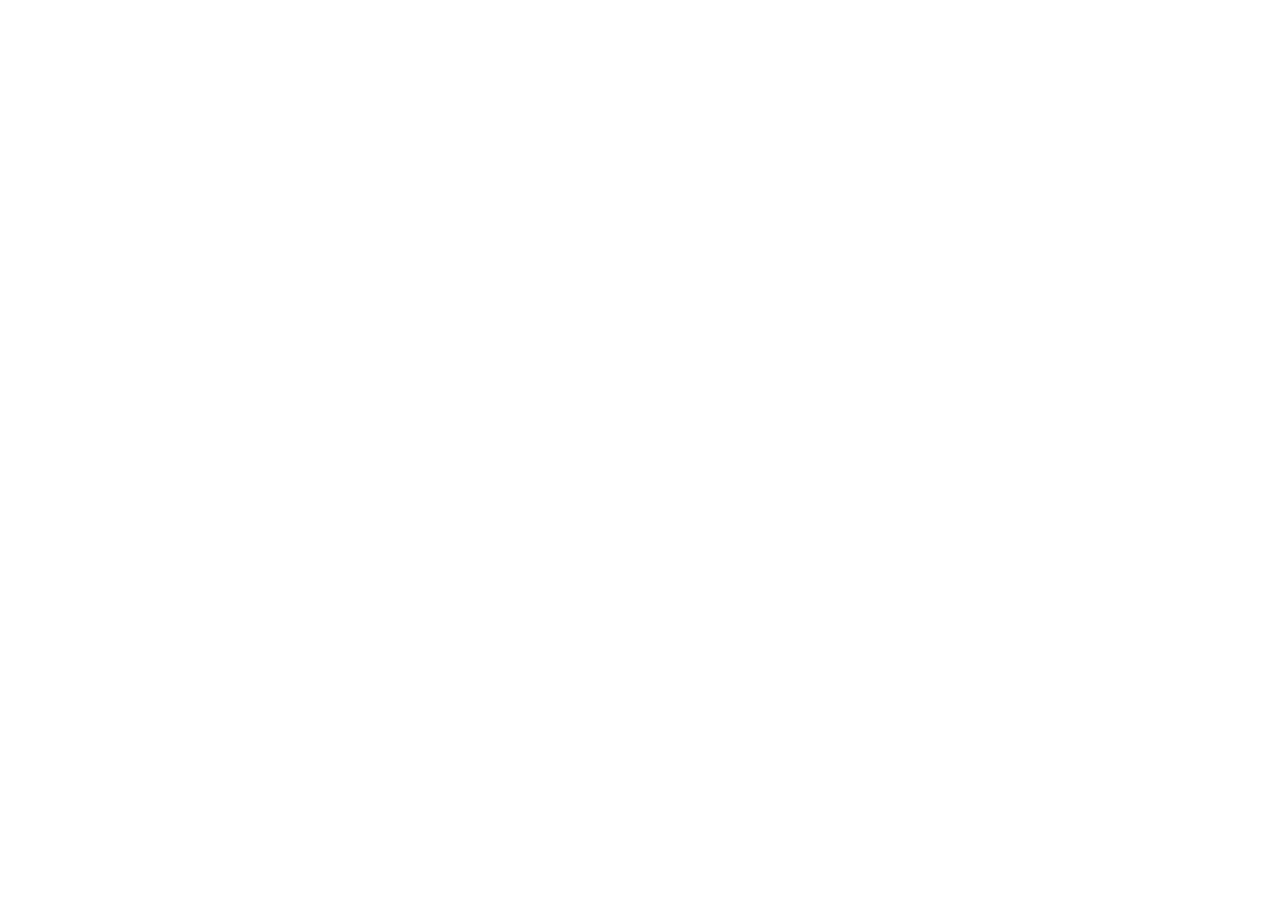
==== Abhinandan ( Capt .)/index.html @ a5fa68f1 "added new folder" ====
<!DOCTYPE html>
<html lang="en">
<head>
    <meta charset="UTF-8">
    <meta name="viewport" content="width=device-width, initial-scale=1.0">
    <title>Abhinandan</title>
</head>
<body>
    
</body>
</html>
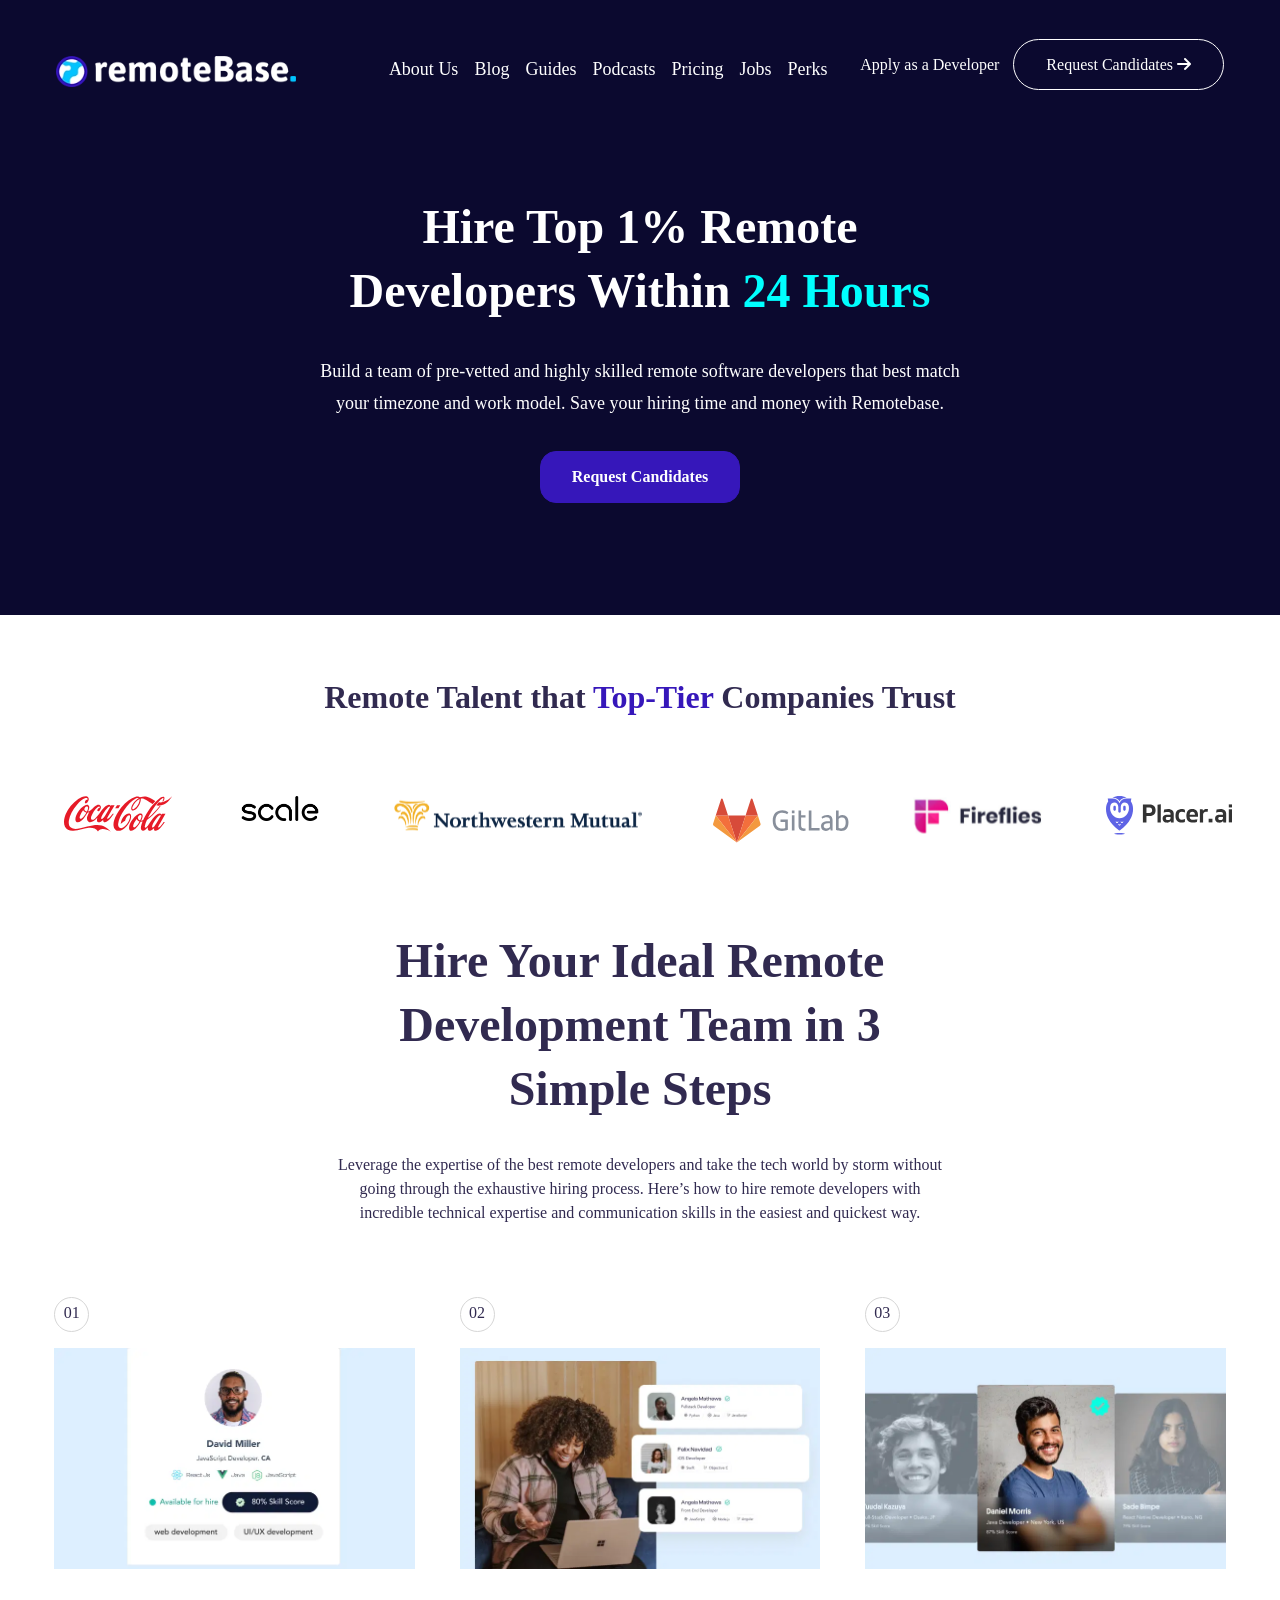
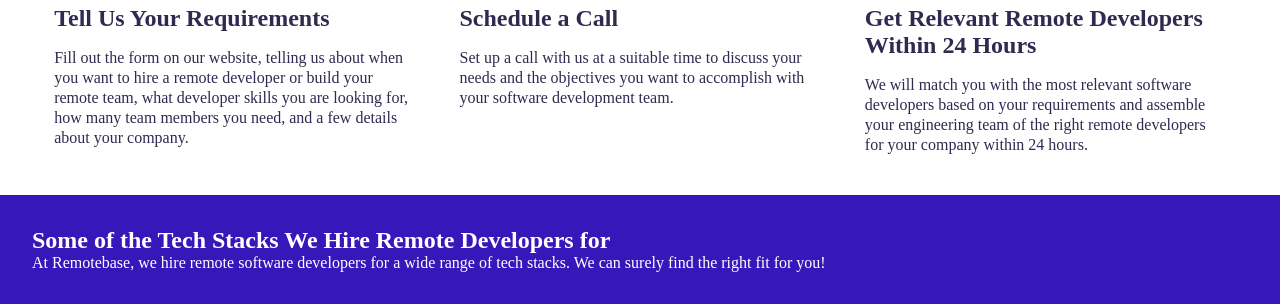
==== commit 54d77e0b: "added some work in my folder" ====
--- a/Abhinandan ( Capt .)/index.html
+++ b/Abhinandan ( Capt .)/index.html
@@ -1,11 +1,146 @@
 <!DOCTYPE html>
 <html lang="en">
+
 <head>
     <meta charset="UTF-8">
     <meta name="viewport" content="width=device-width, initial-scale=1.0">
-    <title>Abhinandan</title>
+    <link rel="stylesheet" href="https://cdnjs.cloudflare.com/ajax/libs/font-awesome/6.5.1/css/all.min.css"
+        integrity="sha512-DTOQO9RWCH3ppGqcWaEA1BIZOC6xxalwEsw9c2QQeAIftl+Vegovlnee1c9QX4TctnWMn13TZye+giMm8e2LwA=="
+        crossorigin="anonymous" referrerpolicy="no-referrer" />
+        <link rel="stylesheet" href="https://fonts.googleapis.com/css2?family=Roboto:wght@100;300;400;500;700;900&display=swap">
+        <link rel="stylesheet" href="https://fonts.googleapis.com/css2?family=Open+Sans:wght@300;400;500;600;700;800&display=swap">
+    <link rel="stylesheet" href="./style.css">
+    <title>Home Page</title>
 </head>
+
 <body>
-    
+    <div id="wrapper">
+        <section class="hero">
+            <nav>
+                <a href="">
+                    <img src="./assets/asset 0.webp" alt="" class="logo">
+                </a>
+                <ul>
+                    <li><a href="">About Us</a></li>
+                    <li><a href="">Blog</a></li>
+                    <li><a href="">Guides</a></li>
+                    <li><a href="">Podcasts</a></li>
+                    <li><a href="">Pricing</a></li>
+                    <li><a href="">Jobs</a></li>
+                    <li><a href="">Perks</a></li>
+                </ul>
+                <div class="nav-btn">
+                    <a href="">Apply as a Developer</a>
+                    <a href="" class="nav-request-btn">Request Candidates <i class="fa-solid fa-arrow-right"></i></a>
+                </div>
+            </nav>
+            <div class="hero-header">
+                <div class="main-header">
+                    <div class="heading">
+                        <h1>Hire Top 1% Remote </h1>
+                        <h1>Developers Within <span>24 Hours</span></h1>
+                    </div>
+                    <div class="paragraph">
+                        <p>Build a team of pre-vetted and highly skilled remote software developers that best match your
+                            timezone and work model. Save your hiring time and money with Remotebase.</p>
+                    </div>
+                   <div class="request-btn">
+                      <a href="">Request Candidates</a>
+                   </div>
+                </div>
+            </div>
+        </section>
+
+        <section class="developer-intro">
+
+        </section>
+
+        <section class="remote-talent">
+
+             <div class="remote-talent-header">
+                 <h2>Remote Talent that <span>Top-Tier</span> Companies Trust</h2>
+                 <div>
+                    <ul  class="talenet-header-logos">
+                        <li><img src="./assets/asset 10.svg" alt=""></li>
+                        <li><img src="./assets/asset 11.svg" alt=""></li>
+                        <li><img src="./assets/asset 12.svg" alt=""></li>
+                        <li><img src="./assets/asset 13.svg" alt=""></li>
+                        <li><img src="./assets/asset 14.svg" alt=""></li>
+                        <li><img src="./assets/asset 15.svg" alt=""></li>
+                        <li><img src="./assets/asset 16.svg" alt=""></li>
+                        <li><img src="./assets/asset 17.svg" alt=""></li>
+                        <li><img src="./assets/asset 18.svg" alt=""></li>
+                        <li><img src="./assets/asset 19.svg" alt=""></li>
+                        <li><img src="./assets/asset 20.svg" alt=""></li>
+                    </ul>
+                 </div>
+             </div>
+
+             <div class="remote-talent-main">
+                 <h1>Hire Your Ideal Remote Development Team in 3 Simple Steps</h1>
+                 <p>Leverage the expertise of the best remote developers and take the tech world by storm without going through the exhaustive hiring process. Here’s how to hire remote developers with incredible technical expertise and communication skills in the easiest and quickest way.</p>
+             </div>
+
+             <div class="remote-talent-member">
+               <div class="talented-members">
+                   <div class="member">
+                      <div class="member-no">
+                        <li>01</li>
+                      </div>
+                      <div class="member-image">
+                        <img src="./assets/asset 21.webp" alt="">
+                      </div>
+                      <div class="member-work">
+                        <h2>Tell Us Your Requirements</h2>
+                        <p>Fill out the form on our website, telling us about when you want to hire a remote developer or build your remote team, what developer skills you are looking for, how many team members you need, and a few details about your company.</p>
+                      </div>
+                   </div>
+                   <div class="member">
+                      <div class="member-no">
+                        <li>02</li>
+                      </div>
+                      <div class="member-image">
+                        <img src="./assets/asset 22.webp" alt="">
+                      </div>
+                      <div class="member-work">
+                        <h2>Schedule a Call</h2>
+                        <p>Set up a call with us at a suitable time to discuss your needs and the objectives you want to accomplish with your software development team.</p>
+                      </div>
+                   </div>
+                   <div class="member">
+                      <div class="member-no">
+                        <li>03</li>
+                      </div>
+                      <div class="member-image">
+                        <img src="./assets/asset 23.webp" alt="">
+                      </div>
+                      <div class="member-work">
+                        <h2>Get Relevant Remote Developers Within 24 Hours</h2>
+                        <p>We will match you with the most relevant software developers based on your requirements and assemble your engineering team of the right remote developers for your company within 24 hours.</p>
+                      </div>
+                   </div>
+               </div>
+             </div>
+        </section>
+
+        <section class="tech-stack">
+           <div class="tech-stack-header">
+               <div class="tech-stack-left">
+                <h2>Some of the Tech Stacks We Hire Remote Developers for</h2>
+               </div>
+               <div class="tech-stack-right">
+                <p>At Remotebase, we hire remote software developers for a wide range of tech stacks. We can surely find the right fit for you!</p>
+               </div>
+           </div>
+
+           <div class="tech-stack-logos">
+              
+           </div>
+        </section>
+
+
+
+    </div>
 </body>
+
 </html>
--- a/Abhinandan ( Capt .)/style.css
+++ b/Abhinandan ( Capt .)/style.css
@@ -0,0 +1,198 @@
+*{
+    margin: 0;
+    padding: 0;
+    box-sizing: border-box;
+}
+ul{
+    list-style: none
+}
+a{
+    text-decoration: none;
+    color: #fff;
+}
+.hero{
+    background-color: #0b092f;
+    color: #fff;
+    padding: 2rem 2rem;
+}
+.hero nav{
+    display: flex;
+    justify-content: space-between;
+    padding: 1.5rem;
+}
+.logo{
+    margin-top: auto;
+    margin-bottom: auto;
+    width: 80%;
+}
+
+.hero nav ul{
+    display: flex;
+    padding: .2rem;
+}
+.hero nav ul li{
+    font-size: 18px;
+}
+.hero nav ul li a{
+    padding:.5rem ;
+    margin-top: auto;
+    margin-bottom: auto;
+}
+.nav-request-btn {
+    margin-left: 10px;
+ padding: 1rem 2rem;
+border: 1px solid;
+width: 30%;
+border-radius: 2rem;
+}
+.nav-request-btn:hover{
+  background-color: #fff;
+  color: black;
+  transition: .3s ease;
+}
+.hero-header{
+    width: 55%;
+    margin-left: auto;
+    margin-right: auto;
+    margin-top: 5rem;
+    margin-bottom: 5rem;
+    
+}
+.heading{
+    font-size: 2rem;
+    text-align: center;
+    line-height: 4rem;
+}
+.heading span{
+    color: aqua;
+}
+.hero-header p {
+    text-align: center;
+    margin-top: 2rem;
+    margin-bottom: 2rem;
+    font-size: 18px;
+    line-height: 2rem;
+}
+.request-btn {
+    text-align: center;
+    
+}
+.request-btn a{
+ font-weight: bold;
+ display:inline-block;
+padding: 1rem 1.5rem;
+border: 1px solid;
+width: 30%;
+border-radius: 1rem;
+margin: 0 auto;
+background-color:  #3617ba;
+border:1px solid #3617ba;
+}
+
+
+/* ::::::::::::::::::::::::::::::::::  remote-talent  ::::::::::::::::::::::::::::::::::::::::  */
+
+.remote-talent{
+    padding: 2rem 2rem;
+}
+.remote-talent-header{
+    text-align: center;
+}
+.talenet-header-logos{
+    display: flex;
+    margin-top: 3rem;
+    margin-bottom: 3rem;
+    overflow: hidden;
+
+}
+.talenet-header-logos li{
+  animation: talenet-header-logos 20s infinite linear ;
+  padding: 2rem;
+  
+}
+.remote-talent-header h2{
+    margin-top: 2rem;
+    margin-bottom: 2rem;
+    font-size: 2rem;
+    color: #312a50;
+}
+.remote-talent-header h2 span{
+     color: #3617ba;
+}
+
+/* @keyframes talenet-header-logos{
+  from{
+    transform: translate(0%);
+  }
+  to{
+    transform: translate(-50%);
+  }  
+} */
+
+
+.remote-talent-main {
+    text-align: center;
+    margin-top: 2rem;
+    margin-bottom: 2rem;
+}
+.remote-talent-main h1{
+    width: 50%;
+    font-size: 3rem;
+    margin-top: 2rem;
+    margin-bottom: 2rem;
+    color: #312a50;
+    margin-left: auto;
+    margin-right: auto;
+    line-height: 4rem;
+}
+.remote-talent-main p{
+    width: 50%;
+    margin-left: auto;
+    margin-right: auto;
+    line-height: 1.5rem;
+    color: #312a50;
+}
+.talented-members{
+    display: flex;
+}
+.member{
+    width: 31%;
+    padding: .5rem;
+    margin-left: auto;
+    margin-right: auto;
+}
+.member-no{
+    width: 35px;
+    height: 35px;
+    border: 1px solid #d6d6d6;
+    color: #312a50;
+    border-radius: 50%;
+    margin-top: 2rem;
+    margin-bottom: 1rem;
+}
+.member-no li{
+    text-align: center;
+    margin-top: .35rem;
+    list-style: none;
+}
+.member-image img{
+    width: 100%;
+    margin-bottom: 2rem;
+
+}
+.member-work h2 {
+  margin-bottom: 1rem;
+  color: #312a50;
+}
+.member-work p{
+    line-height: 1.25rem;
+    color: #312a50;
+}
+
+/* ::::::::::::::::::::::::::::::::::  tech-stack  ::::::::::::::::::::::::::::::::::::::::  */
+
+.tech-stack{
+    color: #fff;
+    padding: 2rem 2rem;
+    background: #3617ba;
+}
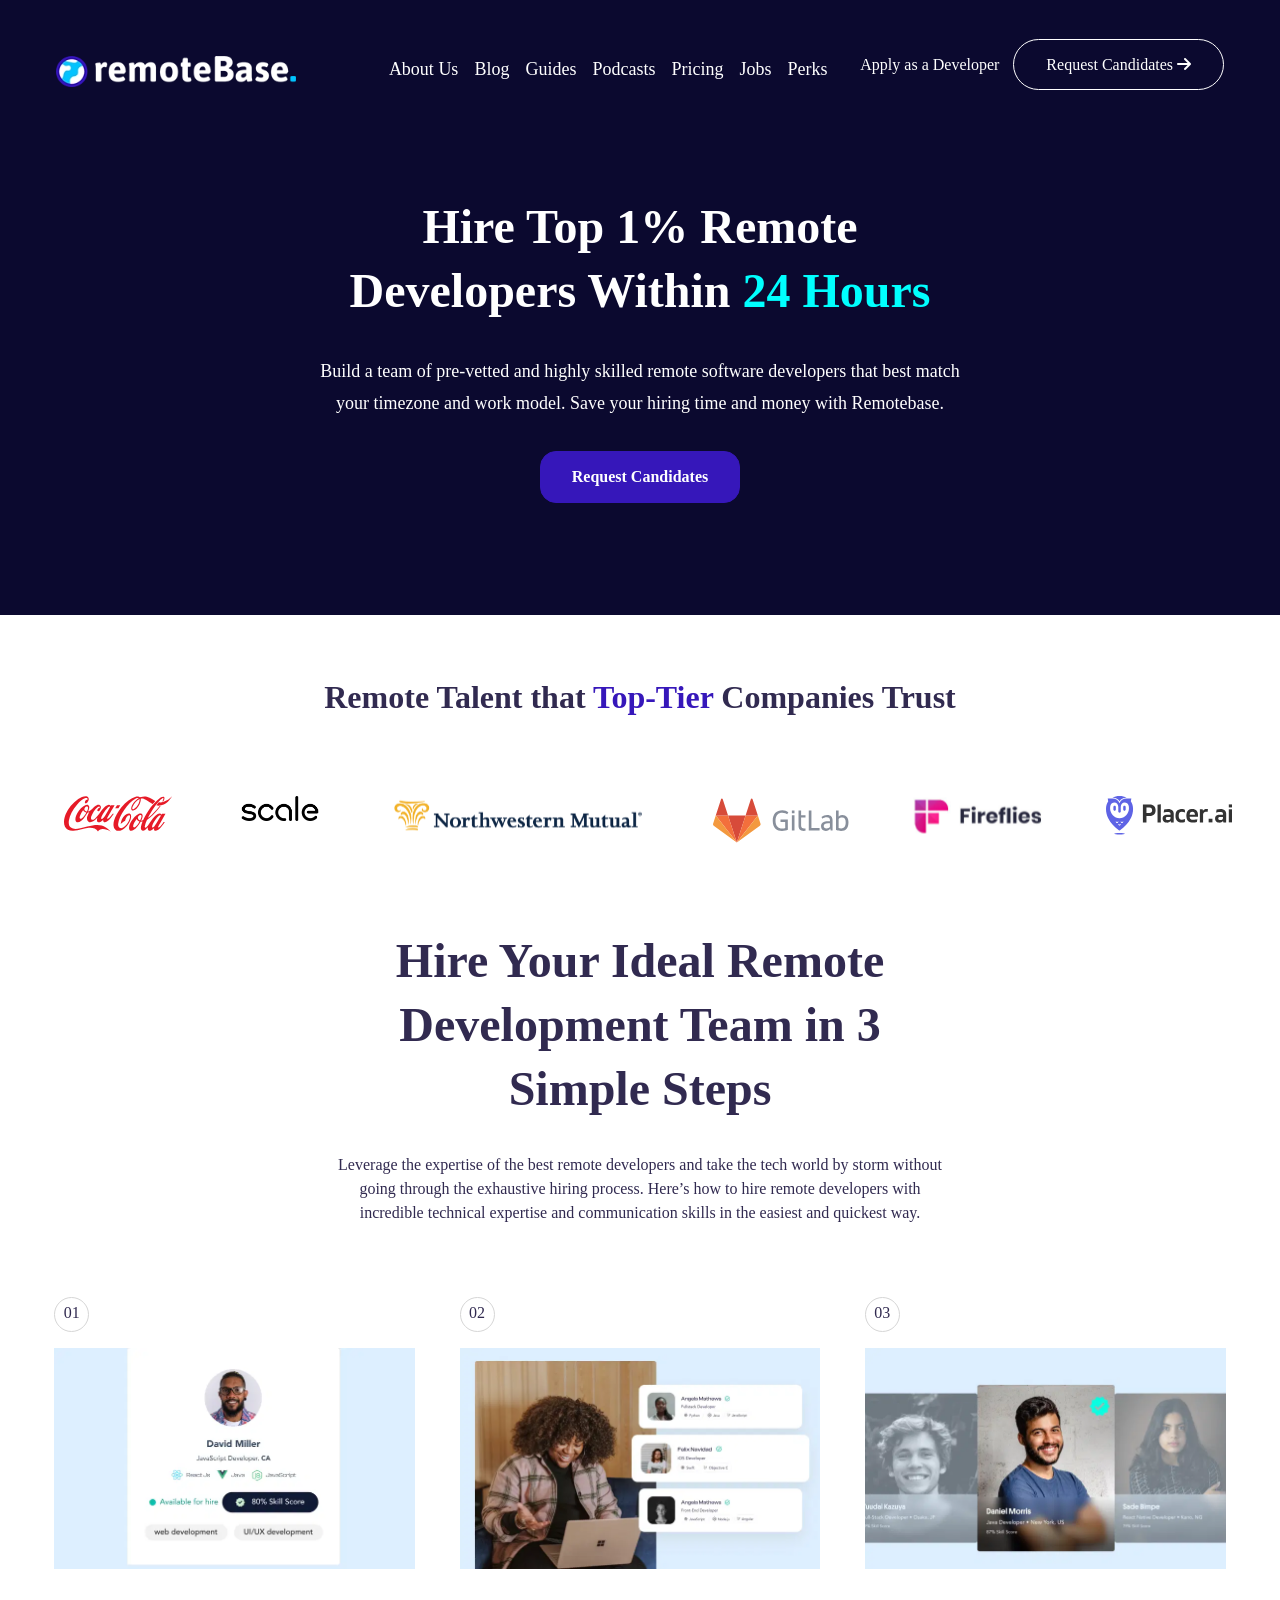
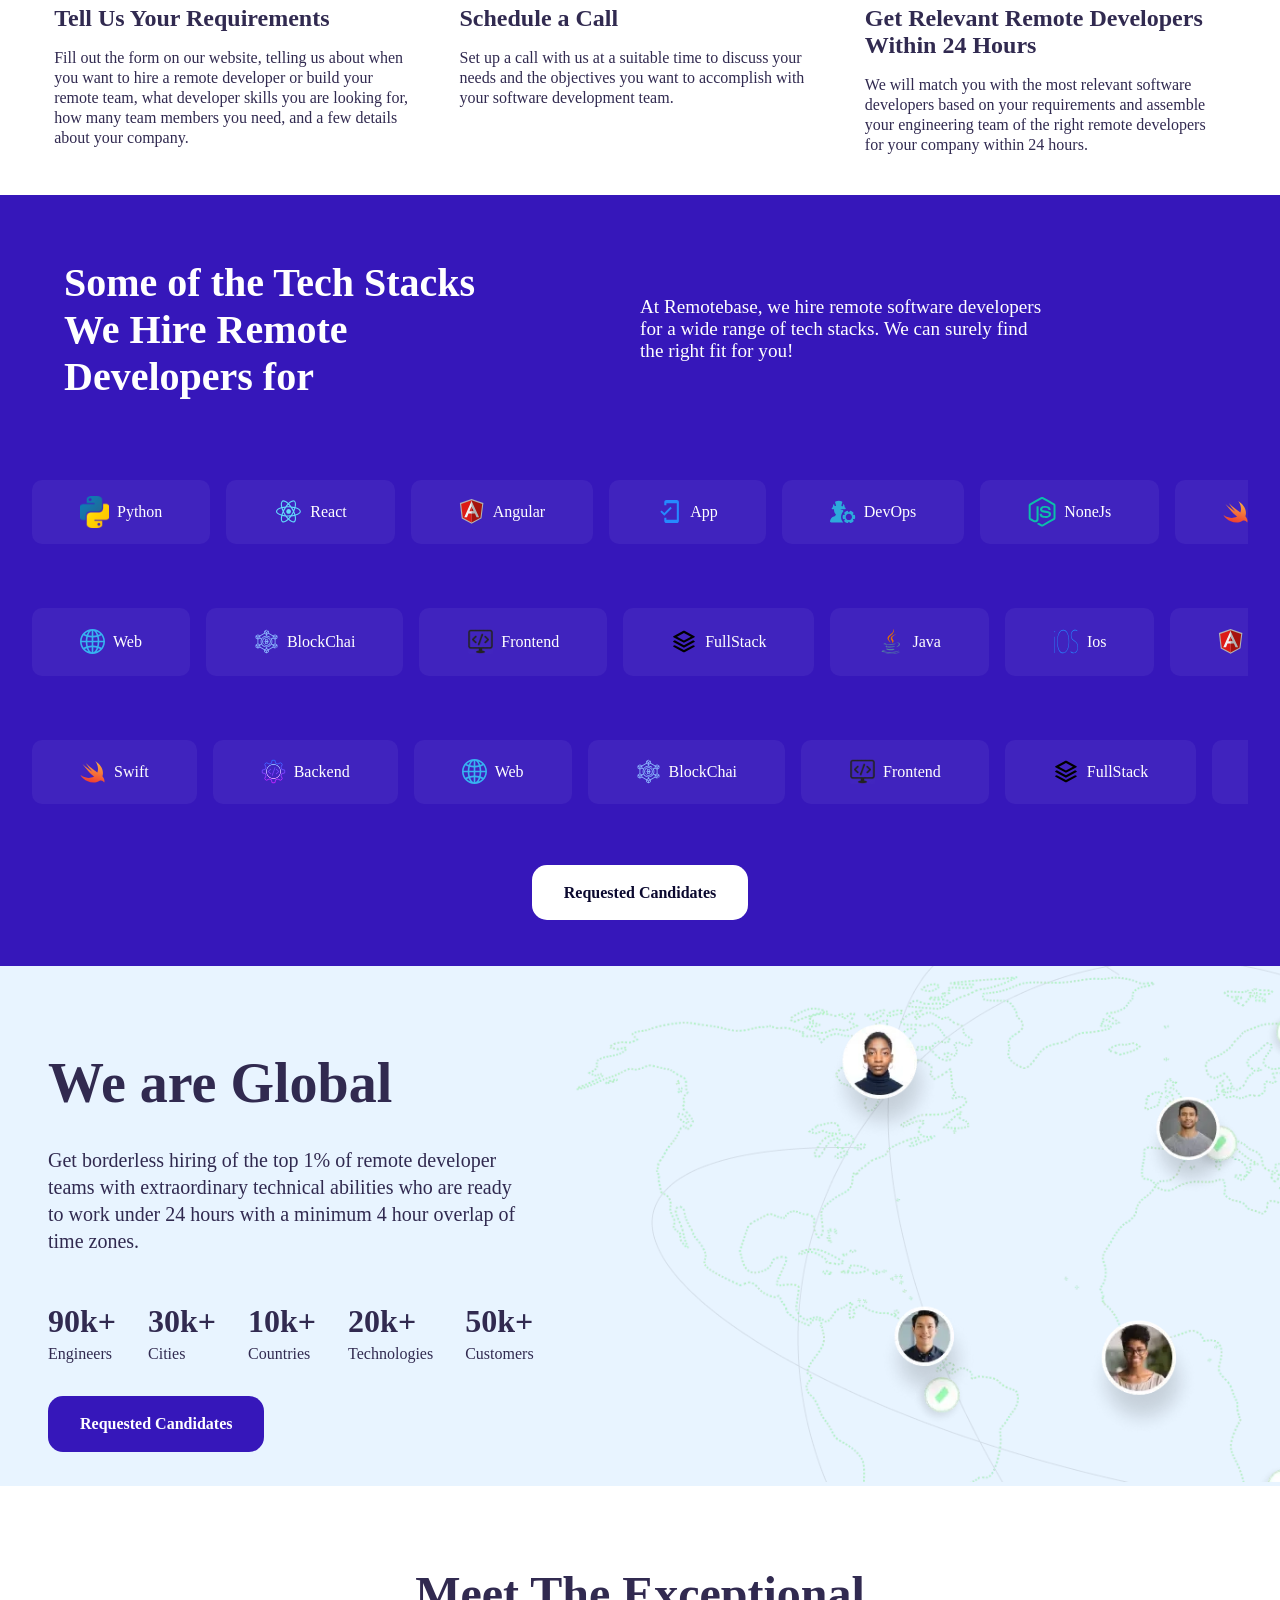
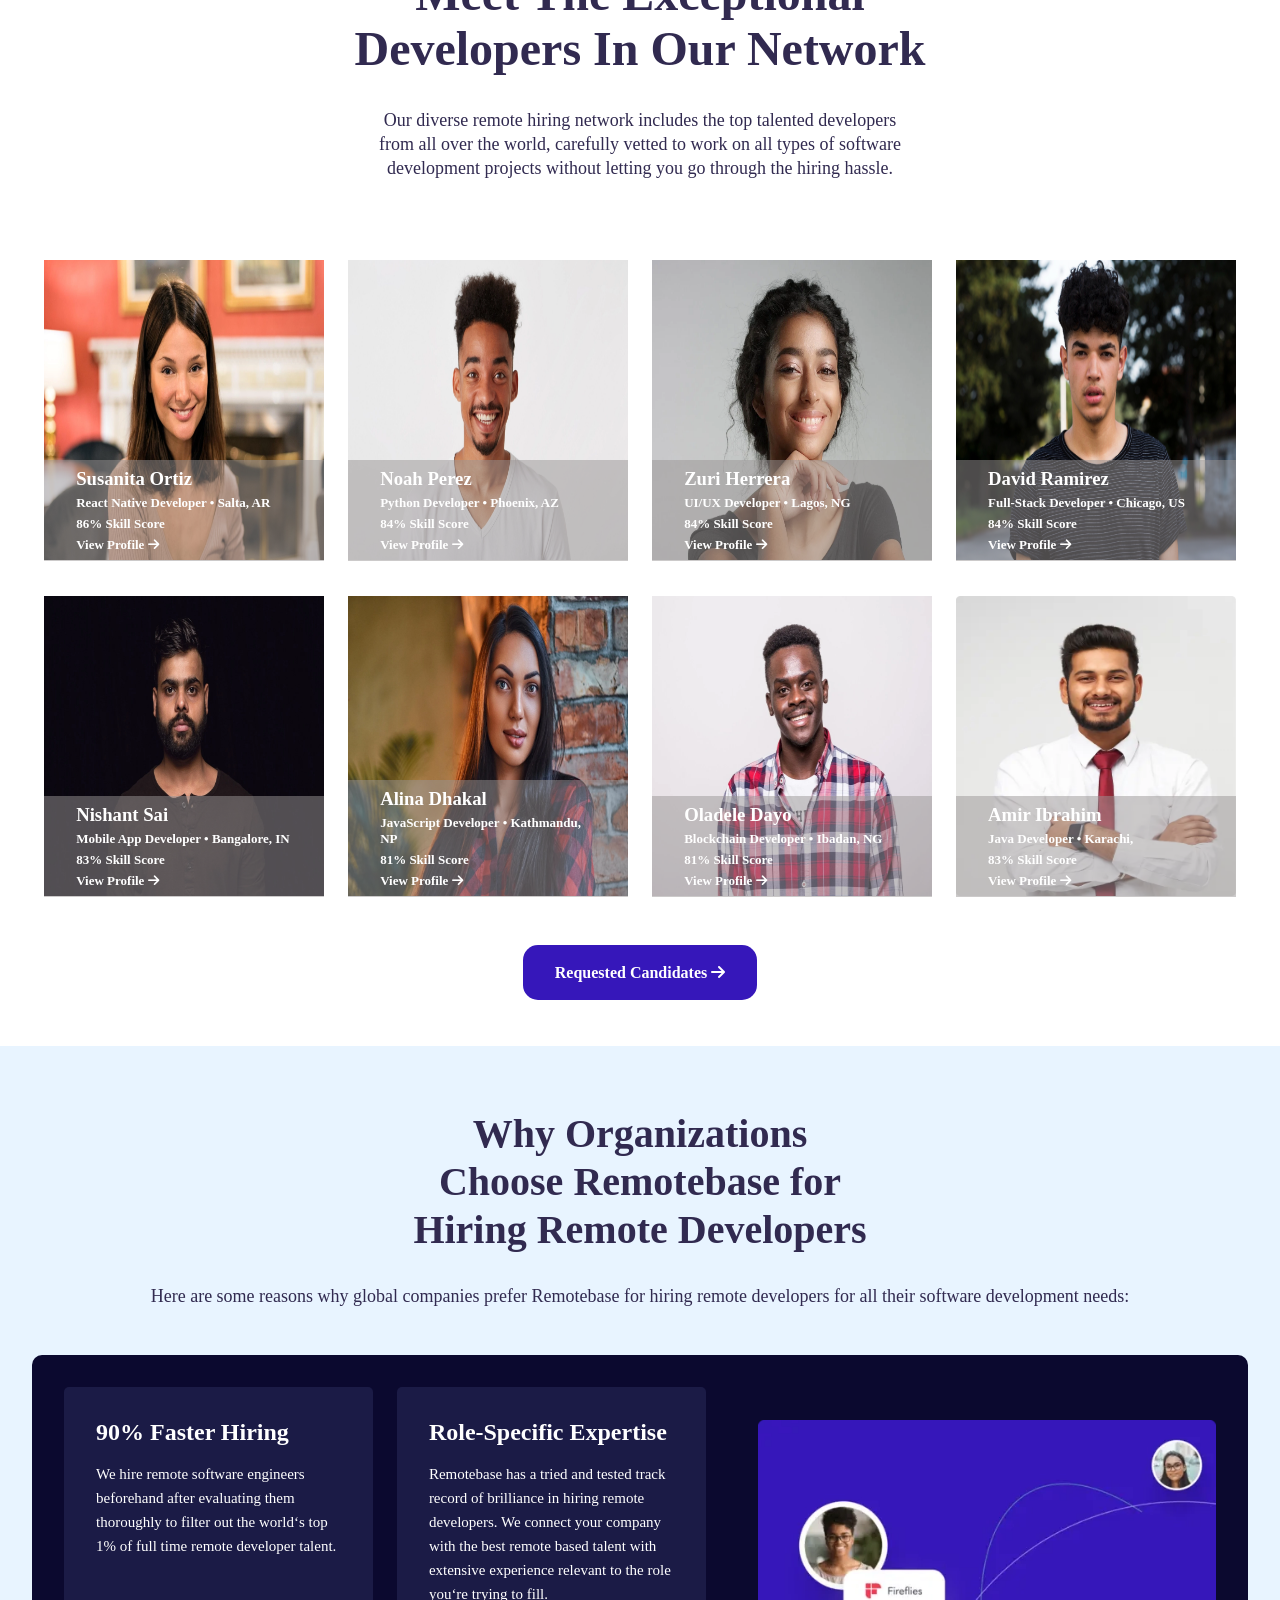
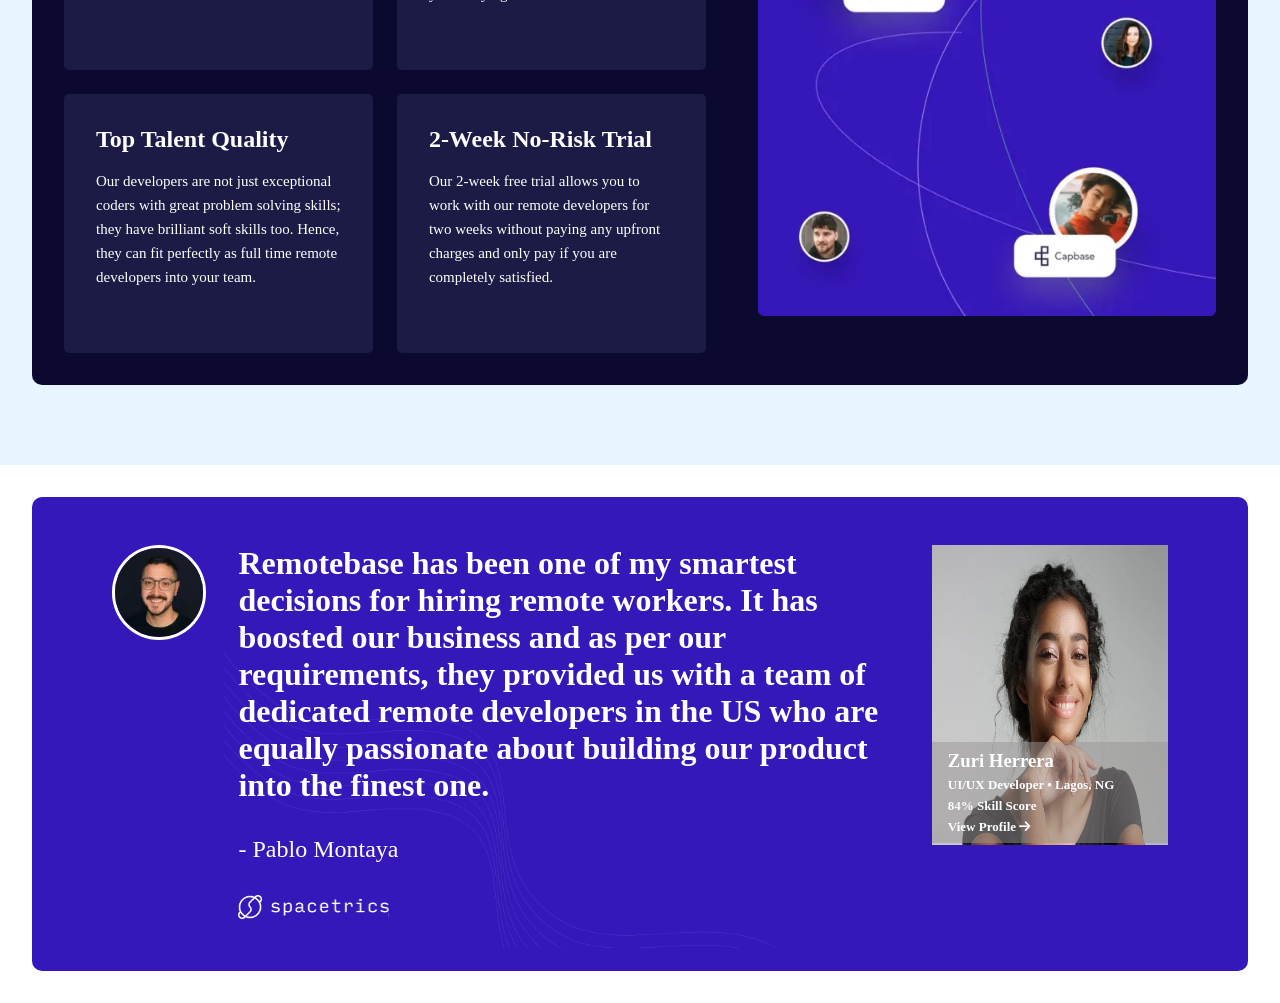
==== commit 5296c0eb: "added work till testimonial section" ====
--- a/Abhinandan ( Capt .)/index.html
+++ b/Abhinandan ( Capt .)/index.html
@@ -7,8 +7,10 @@
     <link rel="stylesheet" href="https://cdnjs.cloudflare.com/ajax/libs/font-awesome/6.5.1/css/all.min.css"
         integrity="sha512-DTOQO9RWCH3ppGqcWaEA1BIZOC6xxalwEsw9c2QQeAIftl+Vegovlnee1c9QX4TctnWMn13TZye+giMm8e2LwA=="
         crossorigin="anonymous" referrerpolicy="no-referrer" />
-        <link rel="stylesheet" href="https://fonts.googleapis.com/css2?family=Roboto:wght@100;300;400;500;700;900&display=swap">
-        <link rel="stylesheet" href="https://fonts.googleapis.com/css2?family=Open+Sans:wght@300;400;500;600;700;800&display=swap">
+    <link rel="stylesheet"
+        href="https://fonts.googleapis.com/css2?family=Roboto:wght@100;300;400;500;700;900&display=swap">
+    <link rel="stylesheet"
+        href="https://fonts.googleapis.com/css2?family=Open+Sans:wght@300;400;500;600;700;800&display=swap">
     <link rel="stylesheet" href="./style.css">
     <title>Home Page</title>
 </head>
@@ -44,9 +46,9 @@
                         <p>Build a team of pre-vetted and highly skilled remote software developers that best match your
                             timezone and work model. Save your hiring time and money with Remotebase.</p>
                     </div>
-                   <div class="request-btn">
-                      <a href="">Request Candidates</a>
-                   </div>
+                    <div class="request-btn">
+                        <a href="">Request Candidates</a>
+                    </div>
                 </div>
             </div>
         </section>
@@ -57,10 +59,10 @@
 
         <section class="remote-talent">
 
-             <div class="remote-talent-header">
-                 <h2>Remote Talent that <span>Top-Tier</span> Companies Trust</h2>
-                 <div>
-                    <ul  class="talenet-header-logos">
+            <div class="remote-talent-header">
+                <h2>Remote Talent that <span>Top-Tier</span> Companies Trust</h2>
+                <div>
+                    <ul class="talenet-header-logos">
                         <li><img src="./assets/asset 10.svg" alt=""></li>
                         <li><img src="./assets/asset 11.svg" alt=""></li>
                         <li><img src="./assets/asset 12.svg" alt=""></li>
@@ -73,71 +75,359 @@
                         <li><img src="./assets/asset 19.svg" alt=""></li>
                         <li><img src="./assets/asset 20.svg" alt=""></li>
                     </ul>
-                 </div>
-             </div>
-
-             <div class="remote-talent-main">
-                 <h1>Hire Your Ideal Remote Development Team in 3 Simple Steps</h1>
-                 <p>Leverage the expertise of the best remote developers and take the tech world by storm without going through the exhaustive hiring process. Here’s how to hire remote developers with incredible technical expertise and communication skills in the easiest and quickest way.</p>
-             </div>
-
-             <div class="remote-talent-member">
-               <div class="talented-members">
-                   <div class="member">
-                      <div class="member-no">
-                        <li>01</li>
-                      </div>
-                      <div class="member-image">
-                        <img src="./assets/asset 21.webp" alt="">
-                      </div>
-                      <div class="member-work">
-                        <h2>Tell Us Your Requirements</h2>
-                        <p>Fill out the form on our website, telling us about when you want to hire a remote developer or build your remote team, what developer skills you are looking for, how many team members you need, and a few details about your company.</p>
-                      </div>
+                </div>
+            </div>
+
+            <div class="remote-talent-main">
+                <h1>Hire Your Ideal Remote Development Team in 3 Simple Steps</h1>
+                <p>Leverage the expertise of the best remote developers and take the tech world by storm without going
+                    through the exhaustive hiring process. Here’s how to hire remote developers with incredible
+                    technical expertise and communication skills in the easiest and quickest way.</p>
+            </div>
+
+            <div class="remote-talent-member">
+                <div class="talented-members">
+                    <div class="member">
+                        <div class="member-no">
+                            <li>01</li>
+                        </div>
+                        <div class="member-image">
+                            <img src="./assets/asset 21.webp" alt="">
+                        </div>
+                        <div class="member-work">
+                            <h2>Tell Us Your Requirements</h2>
+                            <p>Fill out the form on our website, telling us about when you want to hire a remote
+                                developer or build your remote team, what developer skills you are looking for, how many
+                                team members you need, and a few details about your company.</p>
+                        </div>
+                    </div>
+                    <div class="member">
+                        <div class="member-no">
+                            <li>02</li>
+                        </div>
+                        <div class="member-image">
+                            <img src="./assets/asset 22.webp" alt="">
+                        </div>
+                        <div class="member-work">
+                            <h2>Schedule a Call</h2>
+                            <p>Set up a call with us at a suitable time to discuss your needs and the objectives you
+                                want to accomplish with your software development team.</p>
+                        </div>
+                    </div>
+                    <div class="member">
+                        <div class="member-no">
+                            <li>03</li>
+                        </div>
+                        <div class="member-image">
+                            <img src="./assets/asset 23.webp" alt="">
+                        </div>
+                        <div class="member-work">
+                            <h2>Get Relevant Remote Developers Within 24 Hours</h2>
+                            <p>We will match you with the most relevant software developers based on your requirements
+                                and assemble your engineering team of the right remote developers for your company
+                                within 24 hours.</p>
+                        </div>
+                    </div>
+                </div>
+            </div>
+        </section>
+
+        <section class="tech-stack">
+            <div class="tech-stack-header">
+                <div class="tech-stack-left">
+                    <h2>Some of the Tech Stacks We Hire Remote Developers for</h2>
+                </div>
+                <div class="tech-stack-right">
+                    <p>At Remotebase, we hire remote software developers for a wide range of tech stacks. We can surely
+                        find the right fit for you!</p>
+                </div>
+            </div>
+
+            <div class="tech-stack-logos">
+              
+                    <div class="tech-logo">
+                        <a href=""><img src="./assets/asset 30.svg" alt="">Python</a>
+                        <a href=""><img src="./assets/asset 31.svg" alt="">React</a>
+                        <a href=""><img src="./assets/asset 25.svg" alt="">Angular</a>
+                        <a href=""><img src="./assets/asset 33.svg" alt="">App</a>
+                        <a href=""><img src="./assets/asset 34.svg" alt="">DevOps</a>
+                        <a href=""><img src="./assets/asset 24.svg" alt="">NoneJs</a>
+                        <a href=""><img src="./assets/asset 26.svg" alt="">Swift</a>
+                        <a href=""><img src="./assets/asset 27.svg" alt="">Backend</a>
+                        <a href=""><img src="./assets/asset 28.svg" alt="">Web</a>
+                        <a href=""><img src="./assets/asset 36.svg" alt="">BlockChai</a>
+                        <a href=""><img src="./assets/asset 37.svg" alt="">Frontend</a>
+                        <a href=""><img src="./assets/asset 38.svg" alt="">FullStack</a>
+                        <a href=""><img src="./assets/asset 39.svg" alt="">Java</a>
+                        <a href=""><img src="./assets/asset 40.svg" alt="">Ios</a>
+                        <a href=""><img src="./assets/asset 44.svg" alt="">Php</a>
+                        
+                       
+                    </div>
+
+                    <div class="tech-logo">
+                        <a href=""><img src="./assets/asset 28.svg" alt="">Web</a>
+                        <a href=""><img src="./assets/asset 36.svg" alt="">BlockChai</a>
+                        <a href=""><img src="./assets/asset 37.svg" alt="">Frontend</a>
+                        <a href=""><img src="./assets/asset 38.svg" alt="">FullStack</a>
+                        <a href=""><img src="./assets/asset 39.svg" alt="">Java</a>
+                        <a href=""><img src="./assets/asset 40.svg" alt="">Ios</a>
+                        <a href=""><img src="./assets/asset 25.svg" alt="">Angular</a>
+                        <a href=""><img src="./assets/asset 26.svg" alt="">Swift</a>
+                        <a href=""><img src="./assets/asset 27.svg" alt="">Backend</a>
+                        <a href=""><img src="./assets/asset 30.svg" alt="">Python</a>
+                        <a href=""><img src="./assets/asset 31.svg" alt="">React</a>
+                        <a href=""><img src="./assets/asset 42.svg" alt="">React Native</a>
+                        <a href=""><img src="./assets/asset 33.svg" alt="">App</a>
+                        <a href=""><img src="./assets/asset 34.svg" alt="">DevOps</a>
+                        <a href=""><img src="./assets/asset 24.svg" alt="">NoneJs</a>
+                        
+                    </div>
+
+                     <div class="tech-logo">
+                    <a href=""><img src="./assets/asset 26.svg" alt="">Swift</a>
+                    <a href=""><img src="./assets/asset 27.svg" alt="">Backend</a>
+                    <a href=""><img src="./assets/asset 28.svg" alt="">Web</a>
+                    <a href=""><img src="./assets/asset 36.svg" alt="">BlockChai</a>
+                    <a href=""><img src="./assets/asset 37.svg" alt="">Frontend</a>
+                    <a href=""><img src="./assets/asset 38.svg" alt="">FullStack</a>
+                    <a href=""><img src="./assets/asset 39.svg" alt="">Java</a>
+                    <a href=""><img src="./assets/asset 40.svg" alt="">Ios</a>
+                    <a href=""><img src="./assets/asset 30.svg" alt="">Python</a>
+                    <a href=""><img src="./assets/asset 31.svg" alt="">React</a>
+                    <a href=""><img src="./assets/asset 42.svg" alt="">Android</a>
+                    <a href=""><img src="./assets/asset 33.svg" alt="">App</a>
+                    <a href=""><img src="./assets/asset 34.svg" alt="">DevOps</a>
+                    <a href=""><img src="./assets/asset 24.svg" alt="">NoneJs</a>
+                    <a href=""><img src="./assets/asset 25.svg" alt="">Angular</a>
+                   
+                </div>
+
+                
+                
+                
+               
+            </div>
+
+            <div class="tech-stack-btn">
+                <a href="">Requested Candidates</a>
+            </div>
+        </section>
+
+        <section class="global">
+            <div class="left-global">
+                <h1>We are Global</h1>
+                <p>Get borderless hiring of the top 1% of remote developer teams with extraordinary technical abilities who are ready to work under 24 hours with a minimum 4 hour overlap of time zones.</p>
+                <div class="gloabl-works">
+                    <div class="work">
+                        <h2>90k+</h2>
+                        <p>Engineers</p>
+                    </div>
+                    <div class="work">
+                        <h2>30k+</h2>
+                        <p>Cities</p>
+                    </div>
+                    <div class="work">
+                        <h2>10k+</h2>
+                        <p>Countries</p>
+                    </div>
+                    <div class="work">
+                        <h2>20k+</h2>
+                        <p>Technologies</p>
+                    </div>
+                    <div class="work">
+                        <h2>50k+</h2>
+                        <p>Customers</p>
+                    </div>
+
+                </div>
+
+                <div class="global-btn">
+                    <a href="">Requested Candidates</a>
+                </div>
+            </div>
+            <div class="right-global">
+               <div class="global-image">
+                <img src="./assets/asset 45.webp" alt="">
+               </div>
+            </div>
+        </section>
+
+        <section class="developer-section">
+            <div class="developer-header">
+                <h1>Meet The Exceptional</h1>
+                <h1> Developers In Our Network</h1>
+                <p>Our diverse remote hiring network includes the top talented developers from all over the world, carefully vetted to work on all types of software development projects without letting you go through the hiring hassle.</p>
+            </div>
+            <div class="developer-intro">
+                <div class="developer">
+                    <div class="developer-image">
+                        <img src="./assets/asset 46.webp" alt="">
+                    </div>
+                    <div class="developer-profile">
+                        <h3>Susanita Ortiz</h3>
+                        <p>React Native Developer • Salta, AR</p>
+                        <p>86% Skill Score</p>
+                        <p>View Profile <i class="fa-solid fa-arrow-right"></i></p>
+                    </div>
+                </div>
+                <div class="developer">
+                    <div class="developer-image">
+                        <img src="./assets/asset 47.webp" alt="">
+                    </div>
+                    <div class="developer-profile">
+                        <h3>Noah Perez</h3>
+                        <p>Python Developer • Phoenix, AZ</p>
+                        <p>84% Skill Score</p>
+                        <p>View Profile <i class="fa-solid fa-arrow-right"></i></p>
+                    </div>
+                </div>
+                <div class="developer">
+                    <div class="developer-image">
+                        <img src="./assets/asset 48.webp" alt="">
+                    </div>
+                    <div class="developer-profile">
+                        <h3>Zuri Herrera</h3>
+                        <p>UI/UX Developer • Lagos, NG</p>
+                        <p>84% Skill Score</p>
+                        <p>View Profile <i class="fa-solid fa-arrow-right"></i></p>
+                    </div>
+                </div>
+                <div class="developer">
+                    <div class="developer-image">
+                        <img src="./assets/asset 49.webp" alt="">
+                    </div>
+                    <div class="developer-profile">
+                        <h3>David Ramirez</h3>
+                        <p>Full-Stack Developer • Chicago, US</p>
+                        <p>84% Skill Score</p>
+                        <p>View Profile <i class="fa-solid fa-arrow-right"></i></p>
+                    </div>
+                </div>
+                <div class="developer">
+                    <div class="developer-image">
+                        <img src="./assets/asset 50.webp" alt="">
+                    </div>
+                    <div class="developer-profile">
+                        <h3>Nishant Sai</h3>
+                        <p>Mobile App Developer • Bangalore, IN</p>
+                        <p>83% Skill Score</p>
+                        <p>View Profile <i class="fa-solid fa-arrow-right"></i></p>
+                    </div>
+                </div>
+                <div class="developer">
+                    <div class="developer-image">
+                        <img src="./assets/asset 51.webp" alt="">
+                    </div>
+                    <div class="developer-profile">
+                        <h3>Alina Dhakal</h3>
+                        <p>JavaScript Developer • Kathmandu, NP</p>
+                        <p>81% Skill Score</p>
+                        <p>View Profile <i class="fa-solid fa-arrow-right"></i></p>
+                    </div>
+                </div>
+                <div class="developer">
+                    <div class="developer-image">
+                        <img src="./assets/asset 52.webp" alt="">
+                    </div>
+                    <div class="developer-profile">
+                        <h3>Oladele Dayo</h3>
+                        <p>Blockchain Developer • Ibadan, NG</p>
+                        <p>81% Skill Score</p>
+                        <p>View Profile <i class="fa-solid fa-arrow-right"></i></p>
+                    </div>
+                </div>
+                <div class="developer">
+                    <div class="developer-image">
+                        <img src="./assets/asset 53.webp" alt="">
+                    </div>
+                    <div class="developer-profile">
+                        <h3>Amir Ibrahim</h3>
+                        <p>Java Developer • Karachi, </p>
+                        <p>83% Skill Score</p>
+                        <p>View Profile <i class="fa-solid fa-arrow-right"></i></p>
+                    </div>
+                </div>
+            </div>
+            <div class="developer-btn">
+                <a href="">Requested Candidates <i class="fa-solid fa-arrow-right"></i></a>
+            </div>
+        </section>
+
+        <section class="reason-section">
+            <div class="reason-header">
+                <h1>Why Organizations </h1>
+                <h1>Choose Remotebase for</h1>
+                <h1> Hiring Remote Developers</h1>
+                    <p>Here are some reasons why global companies prefer Remotebase for hiring remote developers for all their software development needs:</p>
+            </div>
+
+            <div class="reason-main-section">
+                    <div class="reason-main-left">
+                        <div class="all-left-containers">
+                            <div class="main-left-container">
+                                <h1>90% Faster Hiring</h1>
+                                <p>We hire remote software engineers beforehand after evaluating them thoroughly to filter out the world‘s top 1% of full time remote developer talent.</p>
+                            </div>
+                            <div class="main-left-container">
+                                <h1>Role-Specific Expertise</h1>
+                                <p>Remotebase has a tried and tested track record of brilliance in hiring remote developers. We connect your company with the best remote based talent with extensive experience relevant to the role you‘re trying to fill.</p>
+                            </div>
+                            <div class="main-left-container">
+                                <h1>Top Talent Quality</h1>
+                                <p>Our developers are not just exceptional coders with great problem solving skills; they have brilliant soft skills too. Hence, they can fit perfectly as full time remote developers into your team.</p>
+                            </div>
+                            <div class="main-left-container">
+                                <h1>2-Week No-Risk Trial</h1>
+                                <p>Our 2-week free trial allows you to work with our remote developers for two weeks without paying any upfront charges and only pay if you are completely satisfied.</p>
+                            </div>
+                        </div>
+                    </div>
+
+                    <div class="reason-main-right">
+                       <div class="main-right-image">
+                          <img src="./assets/asset 54.webp" alt="">
+                       </div>
+                    </div>
+            </div>
+        </section>
+
+        <section class="testimonial">
+            <div class="testimonial-container">
+               <div class="testimonial-main">
+                   <div class="main-first-image">
+                     <img src="./assets/asset 56.webp" alt="">
                    </div>
-                   <div class="member">
-                      <div class="member-no">
-                        <li>02</li>
-                      </div>
-                      <div class="member-image">
-                        <img src="./assets/asset 22.webp" alt="">
-                      </div>
-                      <div class="member-work">
-                        <h2>Schedule a Call</h2>
-                        <p>Set up a call with us at a suitable time to discuss your needs and the objectives you want to accomplish with your software development team.</p>
-                      </div>
+                   <div class="testimonial-main-discription">
+                      <h1>Remotebase has been one of my smartest decisions for hiring remote workers. It has boosted our business and as per our requirements, they provided us with a team of dedicated remote developers in the US who are equally passionate about building our product into the finest one.</h1>
+                      <p>- Pablo Montaya</p>
+                      
+                      <img src="./assets/asset 57.png" alt="">
                    </div>
-                   <div class="member">
-                      <div class="member-no">
-                        <li>03</li>
-                      </div>
-                      <div class="member-image">
-                        <img src="./assets/asset 23.webp" alt="">
-                      </div>
-                      <div class="member-work">
-                        <h2>Get Relevant Remote Developers Within 24 Hours</h2>
-                        <p>We will match you with the most relevant software developers based on your requirements and assemble your engineering team of the right remote developers for your company within 24 hours.</p>
-                      </div>
-                   </div>
+                   <div class="testimonial-developer">
+                        <div class="testimonial-developer-image">
+                            <img src="./assets/asset 48.webp" alt="">
+                        </div>
+                        <div class="testimonial-developer-profile">
+                            <h3>Zuri Herrera</h3>
+                            <p>UI/UX Developer • Lagos, NG</p>
+                            <p>84% Skill Score</p>
+                            <p>View Profile <i class="fa-solid fa-arrow-right"></i></p>
+                        </div>
+                   </div>   
                </div>
-             </div>
-        </section>
-
-        <section class="tech-stack">
-           <div class="tech-stack-header">
-               <div class="tech-stack-left">
-                <h2>Some of the Tech Stacks We Hire Remote Developers for</h2>
+               <div class="background-image">
+                <img src="./assets/asset 55.png" alt="">
                </div>
-               <div class="tech-stack-right">
-                <p>At Remotebase, we hire remote software developers for a wide range of tech stacks. We can surely find the right fit for you!</p>
-               </div>
-           </div>
-
-           <div class="tech-stack-logos">
-              
-           </div>
-        </section>
-
+               
+            </div>
+        </section>
+
+
+
+
+
+        
 
 
     </div>
--- a/Abhinandan ( Capt .)/style.css
+++ b/Abhinandan ( Capt .)/style.css
@@ -192,7 +192,337 @@
 /* ::::::::::::::::::::::::::::::::::  tech-stack  ::::::::::::::::::::::::::::::::::::::::  */
 
 .tech-stack{
+    
     color: #fff;
     padding: 2rem 2rem;
     background: #3617ba;
+   
+}
+.tech-stack-header{
+    padding: 2rem;
+    display: flex;
+    justify-content: space-between;
+}
+.tech-stack-left{
+    width: 45%;
+}
+.tech-stack-right{
+  width: 50%;
+  margin-bottom: auto;
+  margin-top: auto;
+}
+.tech-stack-right p{
+    width: 70%;
+    font-size: 1.2rem;
+}
+.tech-stack-left h2{
+    width: 90%;
+    font-size: 2.5rem;
+}
+.tech-stack-logos{
+    margin-top: 2rem;
+    margin-bottom: 2rem;
+}
+.tech-logo {
+    margin-top: 2rem;
+    display: flex;
+    overflow: hidden;
+}
+.tech-logo a{
+   padding: 1rem 3rem;
+   margin: 1rem;
+   background: #ffffff0d;
+   border-radius: 10px;
+   display: flex;
+   gap: .5rem;
+   margin-left: 0;
+   justify-content: center;
+   align-items: center;
+}
+.tech-stack-btn{
+    text-align: center;
+    margin-top: 4rem;
+    padding-bottom: 2rem;
+}
+.tech-stack-btn a{
+    color: #0b092f;
+    font-weight: 600;
+    padding: 1.2rem 2rem;
+    background-color: #fff;
+    border-radius: 15px;
+   
+}
+.tech-stack-btn a:hover{
+    background-color: #29283a;
+    color: #fff;
+    transition: .2s ease;
+    
+}
+
+/* ::::::::::::::::::::::::::::::::::  tech-stack  ::::::::::::::::::::::::::::::::::::::::  */
+
+.global{
+    background: rgb(232, 244, 255);
+    display: flex;
+}
+.left-global{
+    padding: 3rem;
+    margin-top: auto;
+    margin-bottom: auto;
+    width: 45%;
+}
+.left-global h1{
+    font-size: 3.5rem;
+    font-weight: 700;
+    margin-top: 2rem;
+    margin-bottom: 2rem;
+    color: #312a50;
+}
+.left-global p{
+    color: #312a50;
+    margin-bottom: 2rem;
+    font-size: 20px;
+    line-height: 1.7rem;
+}
+.gloabl-works{
+    display: flex;
+    justify-content: space-between;
+    gap: 2rem;
+}
+.work{
+    color: #312a50;
+    margin-top: 1rem;
+    margin-bottom: 1rem;
+}
+.work h2{
+    
+    font-size: 2rem;
+    font-weight: 600;
+}
+.work p{
+    font-size: 16px;
+}
+.global-btn a{
+    color: #fff;
+    font-weight: 600;
+    padding: 1.2rem 2rem;
+    background-color:  #3617ba;;
+    border-radius: 15px;
+}
+
+.right-global{
+    width: 55%;
+}
+.right-global img{
+    width: 100%;
+}
+
+/* ::::::::::::::::::::::::::::::::::  Developer-Section  ::::::::::::::::::::::::::::::::::::::::  */
+
+.developer-section{
+    padding: 2rem 2rem;
+}
+.developer-header{
+    margin-top: 3rem;
+    margin-bottom: 3rem;
+    text-align: center;
+}
+.developer-header h1{
+    font-size: 3rem;
+    color: #312a50;
+   
+}
+.developer-header p{
+    margin-top: 2rem;
+    color: #312a50;
+    line-height: 1.5rem;
+    width: 45%;
+    margin-left: auto;
+    margin-right: auto;
+    font-size: 18px;
+}
+.developer-intro{
+    display: flex;
+    flex-wrap: wrap;
+
+}
+.developer{
+    width: 23%;
+    margin-top: 2rem;
+    margin-left: auto;
+    margin-right: auto;
+    position: relative
+
+    
+}
+.developer img{
+    width: 100%;
+    height: 300px;
+    overflow: hidden;
+}
+
+.developer-profile{ 
+   color: #fff;
+   position: absolute;
+   padding: .5rem 2rem;
+   left: 0;
+   bottom: 0.2rem;
+   right: 0;
+   background: rgba(153, 150, 150, 0.5);
+   
+}
+.developer-profile p{
+    font-size: 13px;
+   margin-top: 5px;
+   font-weight: 600;
+}
+.developer-btn{
+    text-align: center;
+    margin-top: 4rem;
+    padding-bottom: 2rem;
+}
+.developer-btn a{
+    color: #fff;
+    font-weight: 600;
+    padding: 1.2rem 2rem;
+    background-color:  #3617ba;;
+    border-radius: 15px;
+}
+
+/* ::::::::::::::::::::::::::::::::::  reason-section  ::::::::::::::::::::::::::::::::::::::::  */
+.reason-section{
+   padding: 2rem 2rem;
+   background: rgb(232, 244, 255);
+}
+.reason-header{
+    margin-top: 2rem;
+    margin-bottom: 2rem;
+    text-align: center;
+}
+.reason-header h1{
+    color: #312a50;
+    font-size: 2.5rem;
+    line-height: 3rem;
+}
+.reason-header p{
+    font-size: 18px;
+    margin-top: 2rem;
+    margin-bottom: 2rem;
+    color: #312a50;
+}
+.reason-main-section{
+    display: flex;
+    justify-content: space-between;
+    gap: .5rem;
+    padding: 2rem;
+    background-color: #0b092f;
+    border-radius: 10px;
+    color: #fff;
+    margin-top: 3rem;
+    margin-bottom: 3rem;
+}
+.reason-main-left{
+    width: 60%;
+    margin-top: auto;
+    margin-bottom: auto;
+   
+}
+.all-left-containers{
+    display: flex;
+    flex-wrap: wrap;
+    gap: 1.5rem;
+}
+.main-left-container{
+    width: 45%;
+    border-radius: 5px;
+    padding: 2rem;
+    background-color: rgb(27, 27, 70);
+
+}
+.main-left-container p{
+    margin-top: 1rem;
+    margin-bottom: 2rem;
+    line-height: 1.5rem;
+    font-size: 15px;
+}
+.reason-main-right{
+  width: 40%;
+  margin-top: auto;
+  margin-bottom: auto;
+}
+.reason-main-right img{
+    width: 100%;
+}
+
+/* ::::::::::::::::::::::::::::::::::  testimonial-section  ::::::::::::::::::::::::::::::::::::::::  */
+
+.testimonial{
+    padding: 2rem 2rem;
+}
+.testimonial-container{
+    background-color: #3617ba;
+    color: #fff;
+    padding: 3rem 5rem;
+    border-radius: 10px;
+    position: relative;
+   
+}
+.testimonial-main{
+    display: flex;
+    justify-content: space-between;
+    gap: 2rem;
+    
+}
+.main-first-image{
+    width: 10%;
+   
+}
+.main-first-image img{
+  width: 100%;
+  height: 25%;
+  border-radius: 50%;
+  border: 3px solid #fff;
+}
+.testimonial-main-discription{
+    width: 70%;
+  
+}
+.testimonial-main-discription h1{
+    font-size: 2rem;
+}
+.testimonial-main-discription p{
+    margin-top: 2rem;
+    margin-bottom: 2rem;
+    font-size: 1.5rem;
+}
+.testimonial-developer{
+    width: 25%;
+}
+.testimonial-developer{
+    position: relative;
+}
+.testimonial-developer-image img{
+    width: 100%;
+    height: 300px;
+}
+.testimonial-developer-profile{
+   position: absolute;
+   padding: .5rem 1rem;
+   left: 0;
+   right: 0;
+   bottom: 5rem;
+   background: rgba(153, 150, 150, 0.5);
+}
+.testimonial-developer-profile p{
+   font-size: 13px;
+   margin-top: 5px;
+   font-weight: 600;
+}
+.background-image{
+    position: absolute;
+    top: 5rem;
+    left: 12rem;
+}
+.background-image img{
+    width: 80%;
 }
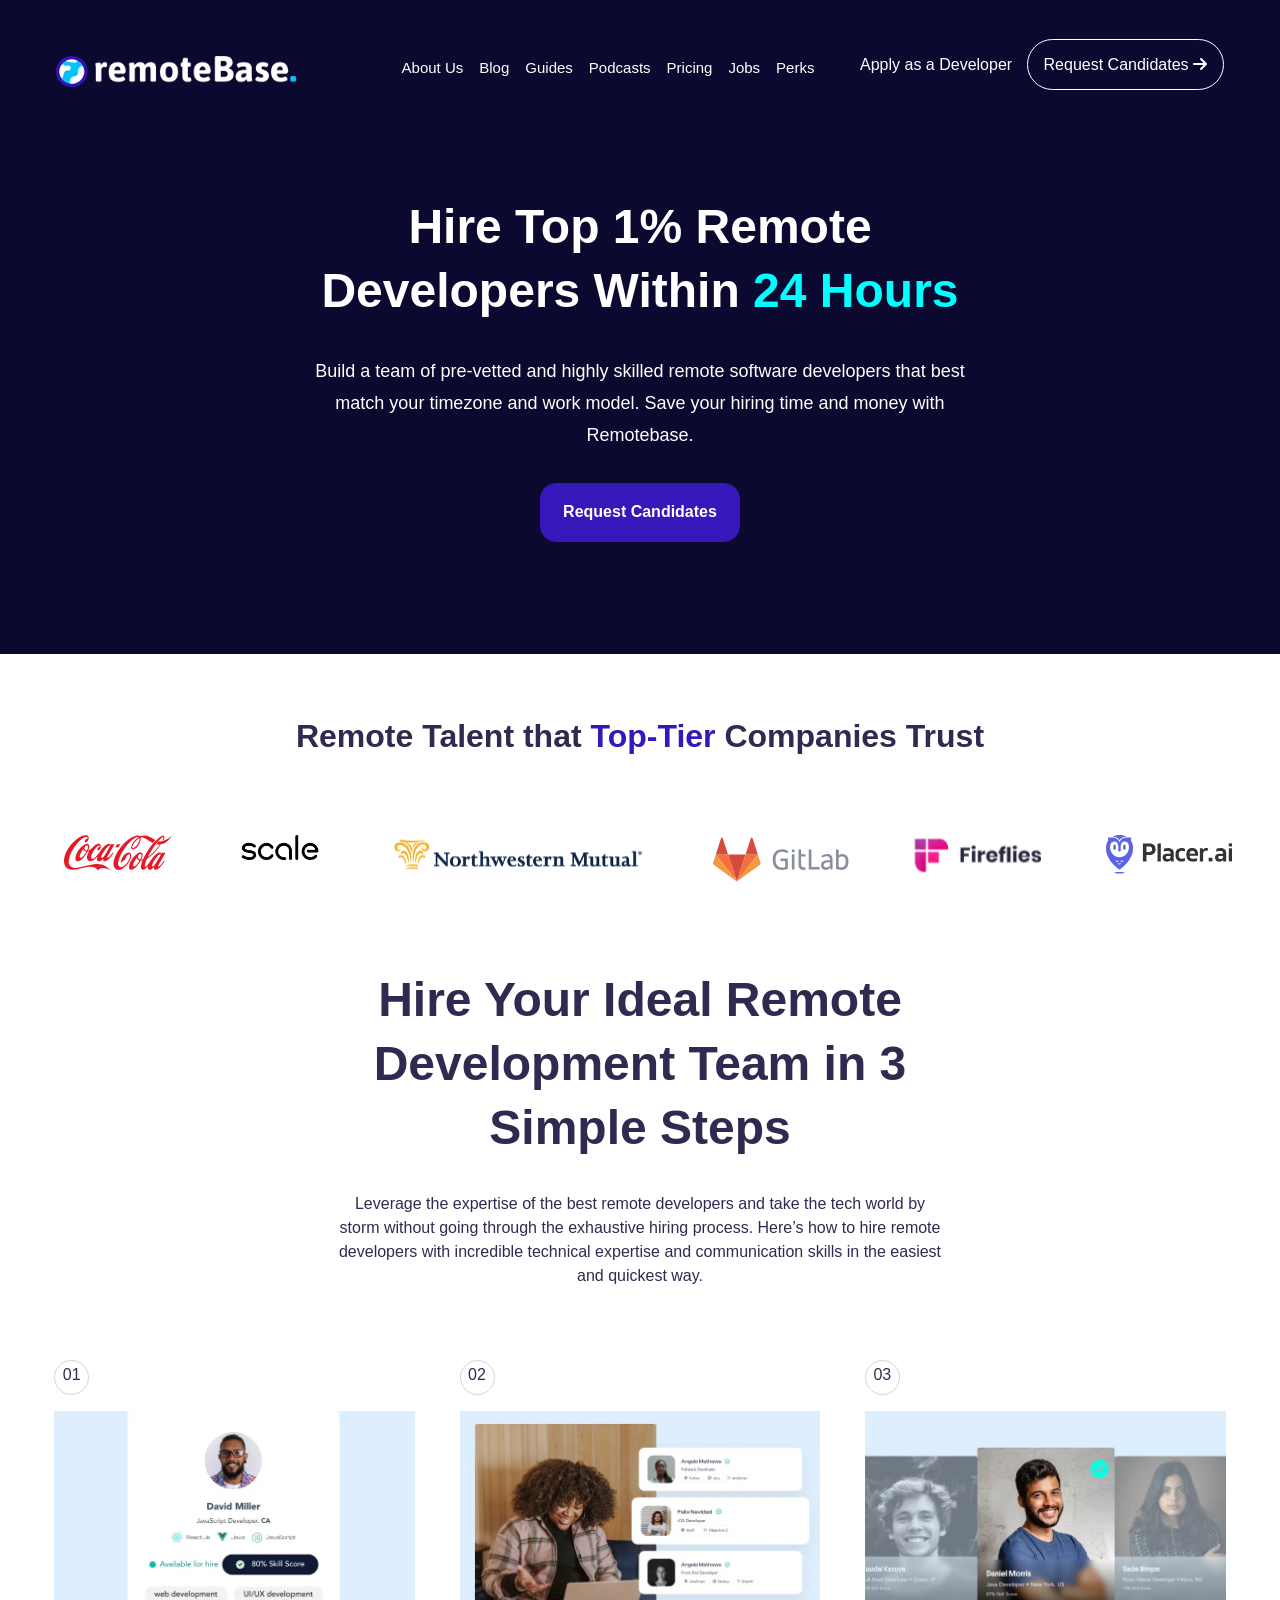
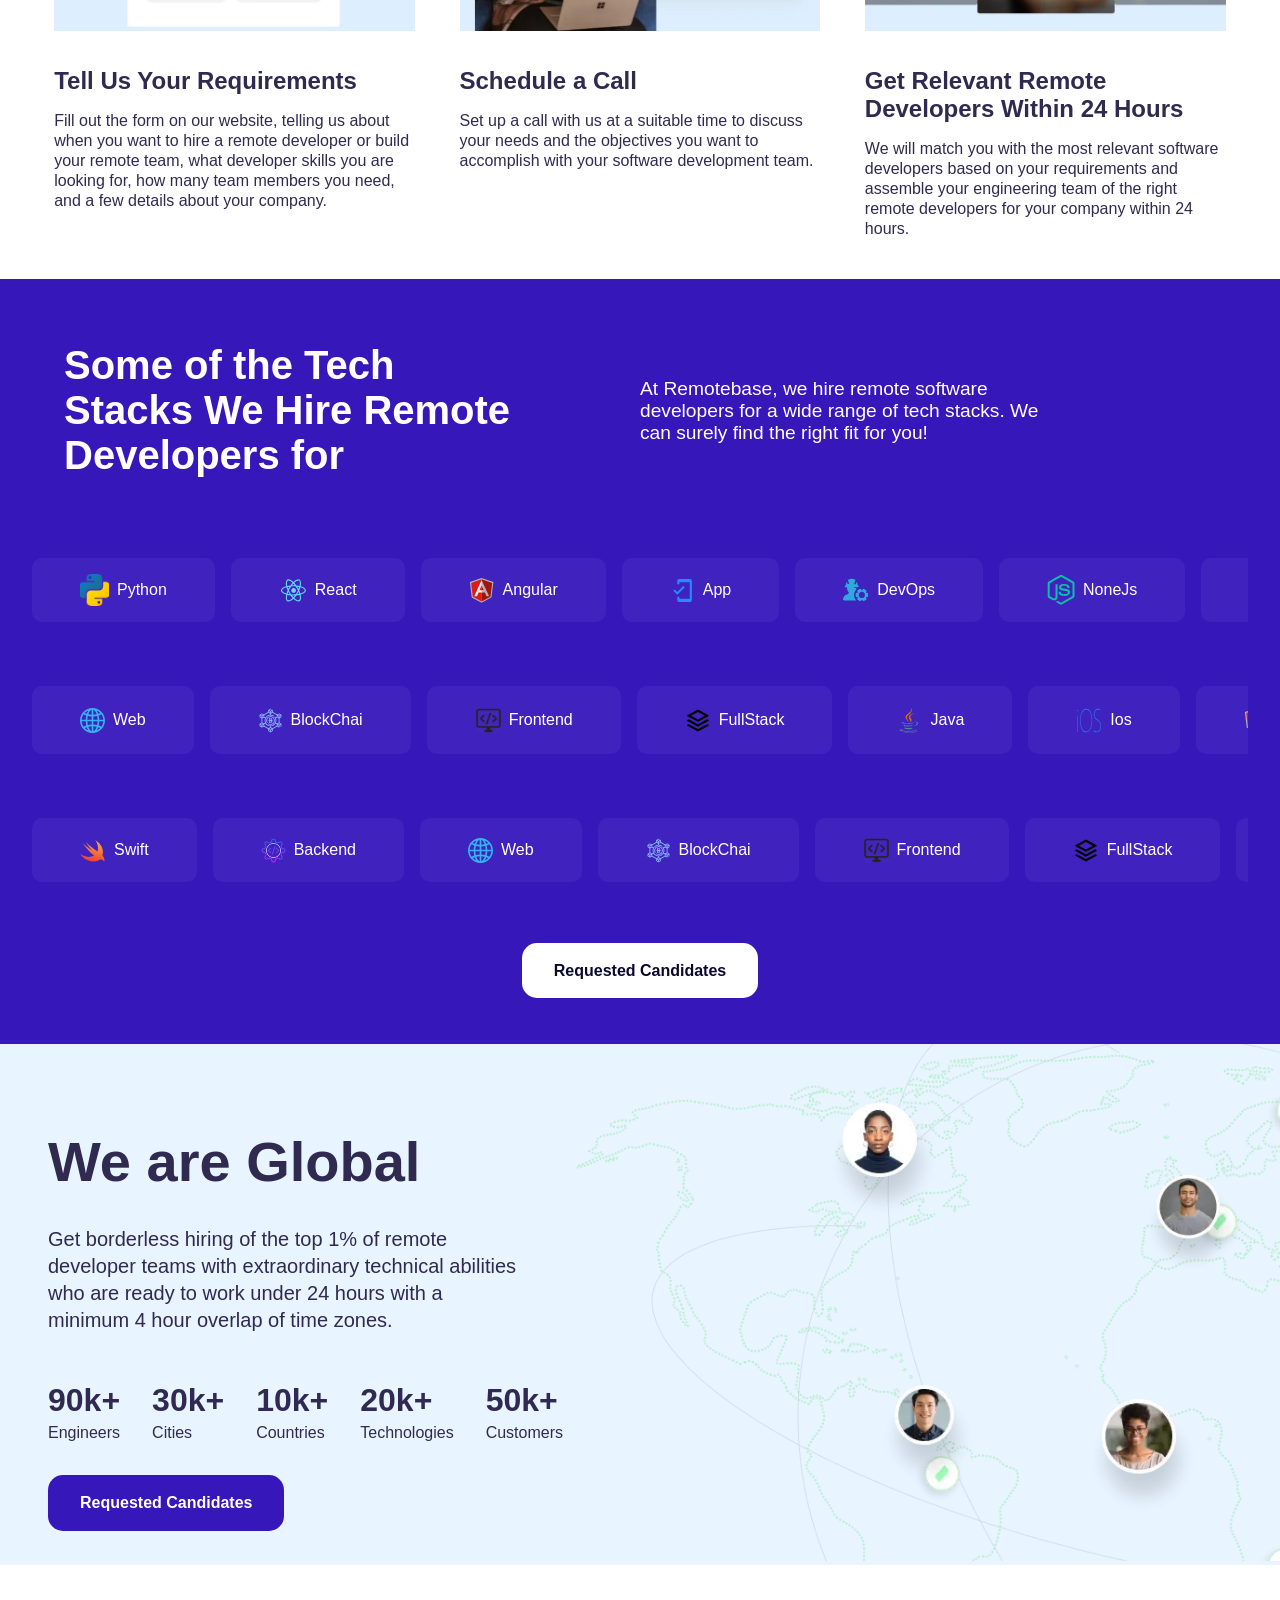
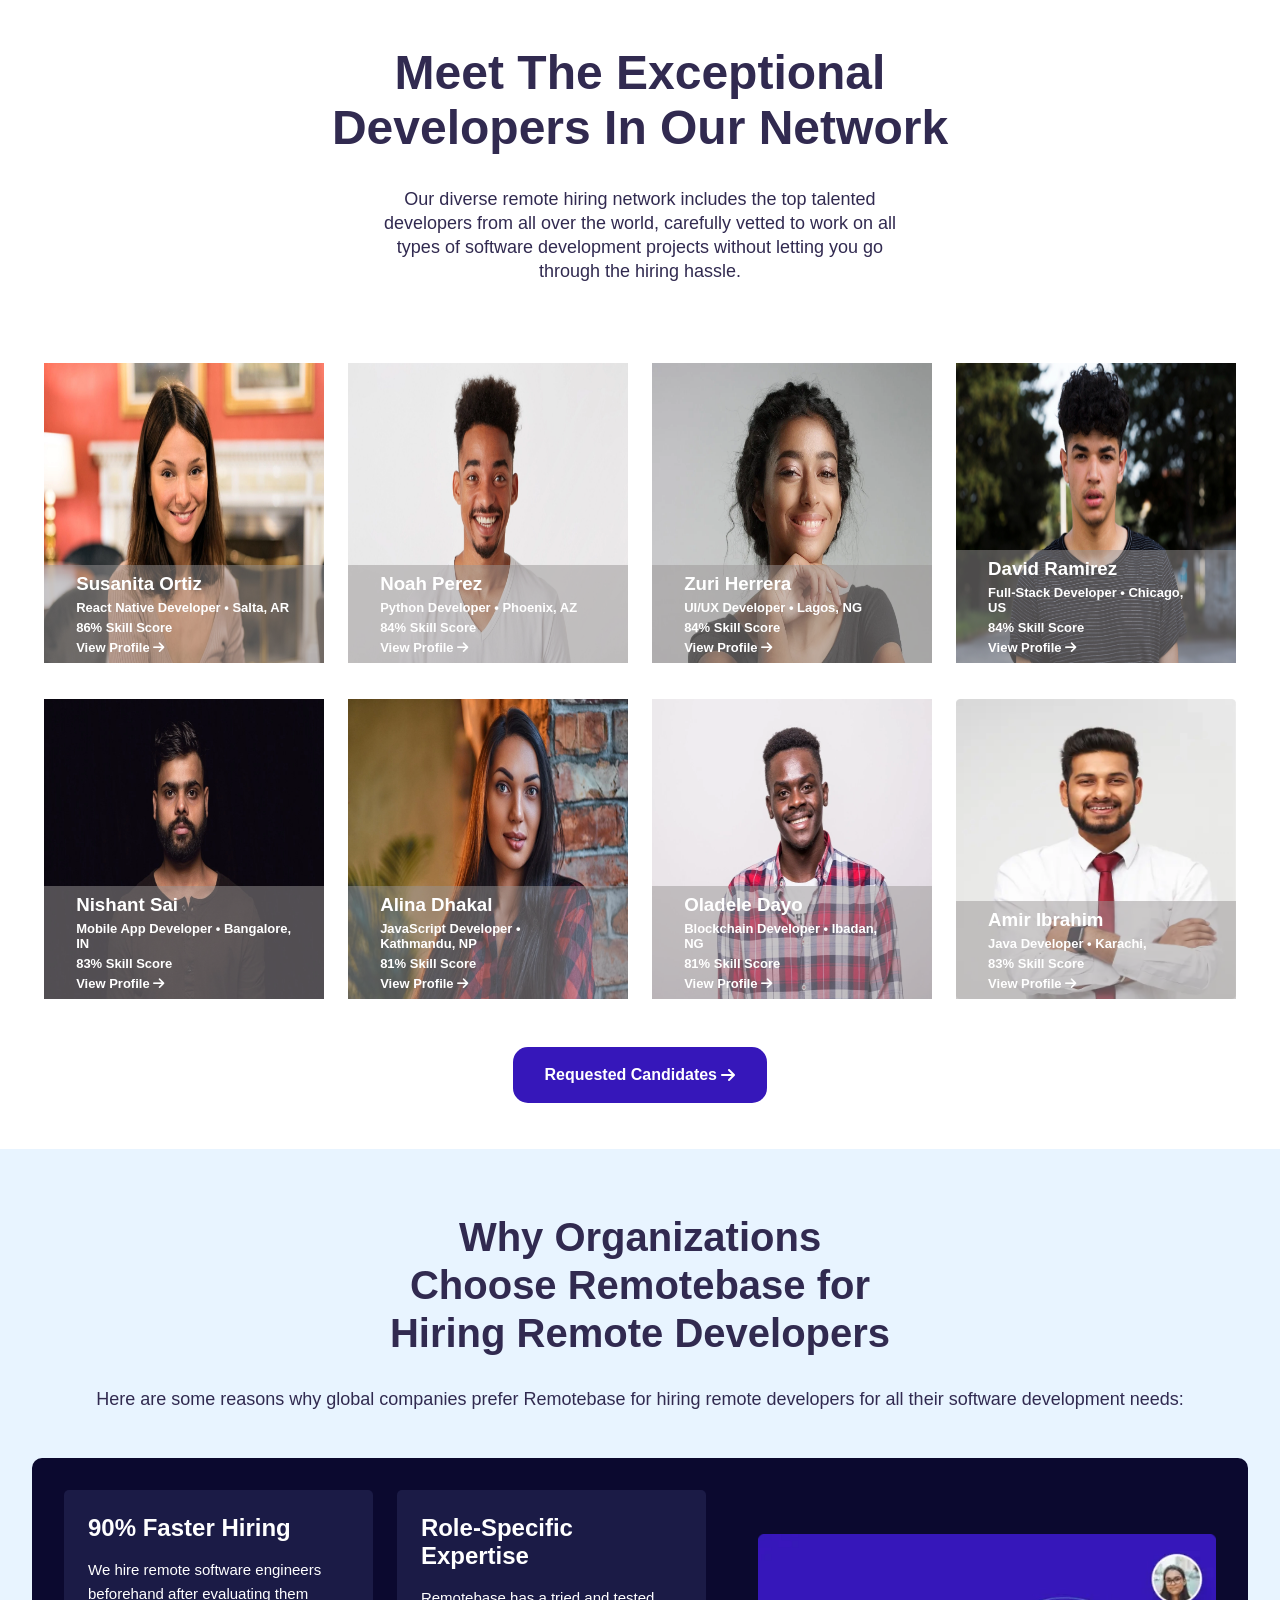
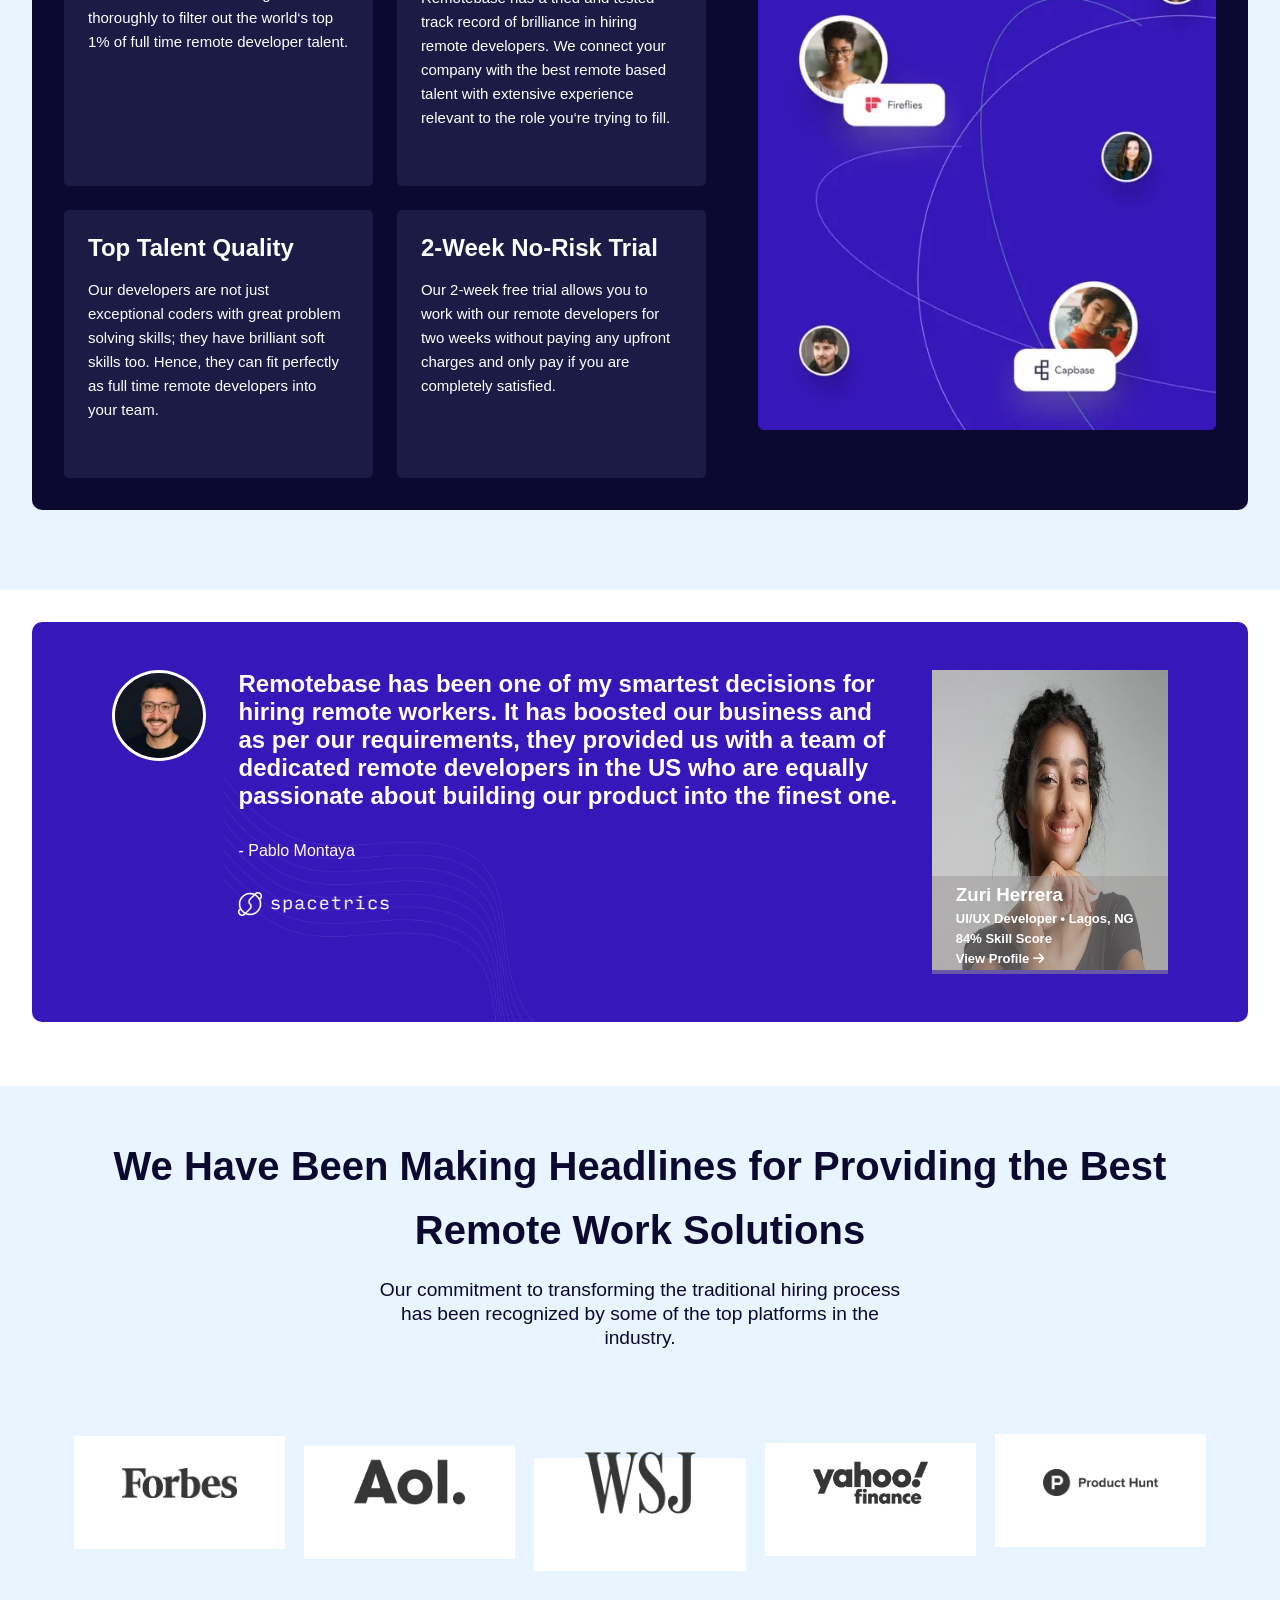
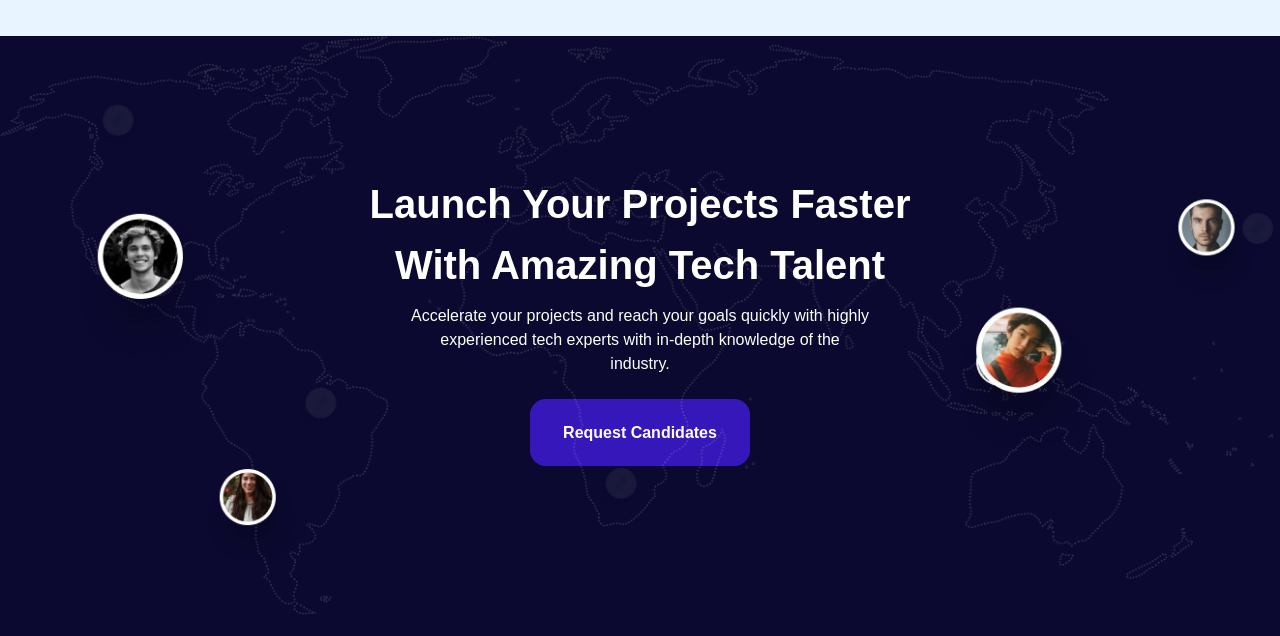
==== commit 5d1cb4cc: "added work till launch section" ====
--- a/Abhinandan ( Capt .)/index.html
+++ b/Abhinandan ( Capt .)/index.html
@@ -4,13 +4,12 @@
 <head>
     <meta charset="UTF-8">
     <meta name="viewport" content="width=device-width, initial-scale=1.0">
+
     <link rel="stylesheet" href="https://cdnjs.cloudflare.com/ajax/libs/font-awesome/6.5.1/css/all.min.css"
         integrity="sha512-DTOQO9RWCH3ppGqcWaEA1BIZOC6xxalwEsw9c2QQeAIftl+Vegovlnee1c9QX4TctnWMn13TZye+giMm8e2LwA=="
         crossorigin="anonymous" referrerpolicy="no-referrer" />
-    <link rel="stylesheet"
-        href="https://fonts.googleapis.com/css2?family=Roboto:wght@100;300;400;500;700;900&display=swap">
-    <link rel="stylesheet"
-        href="https://fonts.googleapis.com/css2?family=Open+Sans:wght@300;400;500;600;700;800&display=swap">
+    
+    
     <link rel="stylesheet" href="./style.css">
     <title>Home Page</title>
 </head>
@@ -423,6 +422,52 @@
             </div>
         </section>
 
+        <section class="remote-solution-section">
+            <div class="remote-solution-section-header">
+                <h1>We Have Been Making Headlines for Providing the Best </h1>
+                <h1>Remote Work Solutions</h1>
+                <p>Our commitment to transforming the traditional hiring process </p>
+                <p>has been recognized by some of the top platforms in the </p>
+                <p>industry.</p>
+            </div>
+            <div class="work-solution-technologies">
+               <div class="technology">
+                <a href=""><img src="./assets/asset 62.webp" alt=""></a>
+               </div>
+               <div class="technology">
+                <a href=""><img src="./assets/asset 63.webp" alt=""></a>
+               </div>
+               <div class="technology">
+                <a href=""><img src="./assets/asset 64.webp" alt=""></a>
+               </div>
+               <div class="technology">
+                <a href=""><img src="./assets/asset 65.webp" alt=""></a>
+               </div>
+               <div class="technology">
+                <a href=""><img src="./assets/asset 66.webp" alt=""></a>
+               </div>
+            </div>
+
+        </section>
+
+        <section class="launch-project-section">
+             <div class="launch-project-section-header">
+                <div>
+                     <h1>Launch Your Projects Faster </h1>
+                    <h1>With Amazing Tech Talent</h1>
+                </div>
+                <p>Accelerate your projects and reach your goals quickly with highly</p>
+                <p>experienced tech experts with in-depth knowledge of the </p>
+                <p>industry.</p>
+                <div class="launch-project-btn">
+                    <a href="">Request Candidates</a>
+                </div>
+             </div>
+             <div class="launch-project-section-image">
+                 <img src="./assets/asset 67.webp" alt="">
+             </div>
+        </section>
+
 
 
 
--- a/Abhinandan ( Capt .)/style.css
+++ b/Abhinandan ( Capt .)/style.css
@@ -2,6 +2,7 @@
     margin: 0;
     padding: 0;
     box-sizing: border-box;
+    font-family: "Open Sans", sans-serif;
 }
 ul{
     list-style: none
@@ -31,7 +32,7 @@
     padding: .2rem;
 }
 .hero nav ul li{
-    font-size: 18px;
+    font-size: 15px;
 }
 .hero nav ul li a{
     padding:.5rem ;
@@ -39,8 +40,8 @@
     margin-bottom: auto;
 }
 .nav-request-btn {
-    margin-left: 10px;
- padding: 1rem 2rem;
+margin-left: 10px;
+ padding: 1rem 1rem;
 border: 1px solid;
 width: 30%;
 border-radius: 2rem;
@@ -80,7 +81,7 @@
 .request-btn a{
  font-weight: bold;
  display:inline-block;
-padding: 1rem 1.5rem;
+padding: 1.2rem 1rem;
 border: 1px solid;
 width: 30%;
 border-radius: 1rem;
@@ -297,7 +298,7 @@
 .work h2{
     
     font-size: 2rem;
-    font-weight: 600;
+    font-weight: 700;
 }
 .work p{
     font-size: 16px;
@@ -385,7 +386,7 @@
     color: #fff;
     font-weight: 600;
     padding: 1.2rem 2rem;
-    background-color:  #3617ba;;
+    background-color:  #3617ba;
     border-radius: 15px;
 }
 
@@ -435,7 +436,7 @@
 .main-left-container{
     width: 45%;
     border-radius: 5px;
-    padding: 2rem;
+    padding:1.5rem 1.5rem;
     background-color: rgb(27, 27, 70);
 
 }
@@ -479,7 +480,7 @@
 }
 .main-first-image img{
   width: 100%;
-  height: 25%;
+  height: 30%;
   border-radius: 50%;
   border: 3px solid #fff;
 }
@@ -488,12 +489,12 @@
   
 }
 .testimonial-main-discription h1{
-    font-size: 2rem;
+    font-size: 1.5rem;
 }
 .testimonial-main-discription p{
     margin-top: 2rem;
     margin-bottom: 2rem;
-    font-size: 1.5rem;
+    font-size: 1rem;
 }
 .testimonial-developer{
     width: 25%;
@@ -507,10 +508,10 @@
 }
 .testimonial-developer-profile{
    position: absolute;
-   padding: .5rem 1rem;
+   padding: .5rem 1.5rem;
    left: 0;
    right: 0;
-   bottom: 5rem;
+   bottom: 0rem;
    background: rgba(153, 150, 150, 0.5);
 }
 .testimonial-developer-profile p{
@@ -525,4 +526,96 @@
 }
 .background-image img{
     width: 80%;
-}+}
+
+/* ::::::::::::::::::::::::::::::::::  testimonial-section  ::::::::::::::::::::::::::::::::::::::::  */
+
+.remote-solution-section{
+    padding: 2rem 2rem;
+    margin-top: 2rem;
+ 
+    background: rgb(232, 244, 255);
+}
+.remote-solution-section-header{
+    color: #0b092f;
+    text-align: center;
+    width: 90%;
+    margin-left: auto;
+    margin-right: auto;
+   
+}
+.remote-solution-section-header h1{
+    margin-top: 2rem;
+    margin-bottom: 2rem;
+    font-size: 2.5rem;
+    line-height: 2rem;
+}
+.remote-solution-section-header p{
+    line-height: 1.5rem;
+    font-size: 1.2rem;
+}
+
+.work-solution-technologies{
+   display: flex;
+   padding: 2rem;
+   justify-content: center;
+   align-items: center;
+}
+.technology{
+    width: 23%;
+    margin-top: 4rem;
+    margin-bottom: 3rem;
+    text-align: center;
+}
+.technology a{
+    background-color:#fff;
+    padding: 3rem 3rem;
+
+}
+.technology img{
+    width: 50%;
+    margin-top: auto;
+    margin-bottom: auto;
+}
+.launch-project-section{
+    background-color: #0b092f;
+    color: #fff;
+    height: 600px;
+    display: flex;
+    justify-content: center;
+    align-items: center;
+    text-align: center;
+    position: relative;
+    
+}
+.launch-project-section-header h1{
+    
+    font-size: 2.5rem;
+    margin-bottom: 1rem;
+}
+.launch-project-section-header p{
+   
+   line-height: 1.5rem;
+}
+.launch-project-btn{
+    margin-top: 3rem;
+    margin-bottom: 3rem;
+}
+.launch-project-btn a{
+    font-weight: bold;
+   padding: 1.5rem 2rem;
+   border: 1px solid;
+   width: 30%;
+   border-radius: 1rem;
+   margin: 0 auto;
+   background-color:  #3617ba;
+   border:1px solid #3617ba;
+}
+.launch-project-section-image{
+    position: absolute;
+    top: 0;
+    left: 0;
+}
+.launch-project-section-image img{
+    width: 100%;
+}
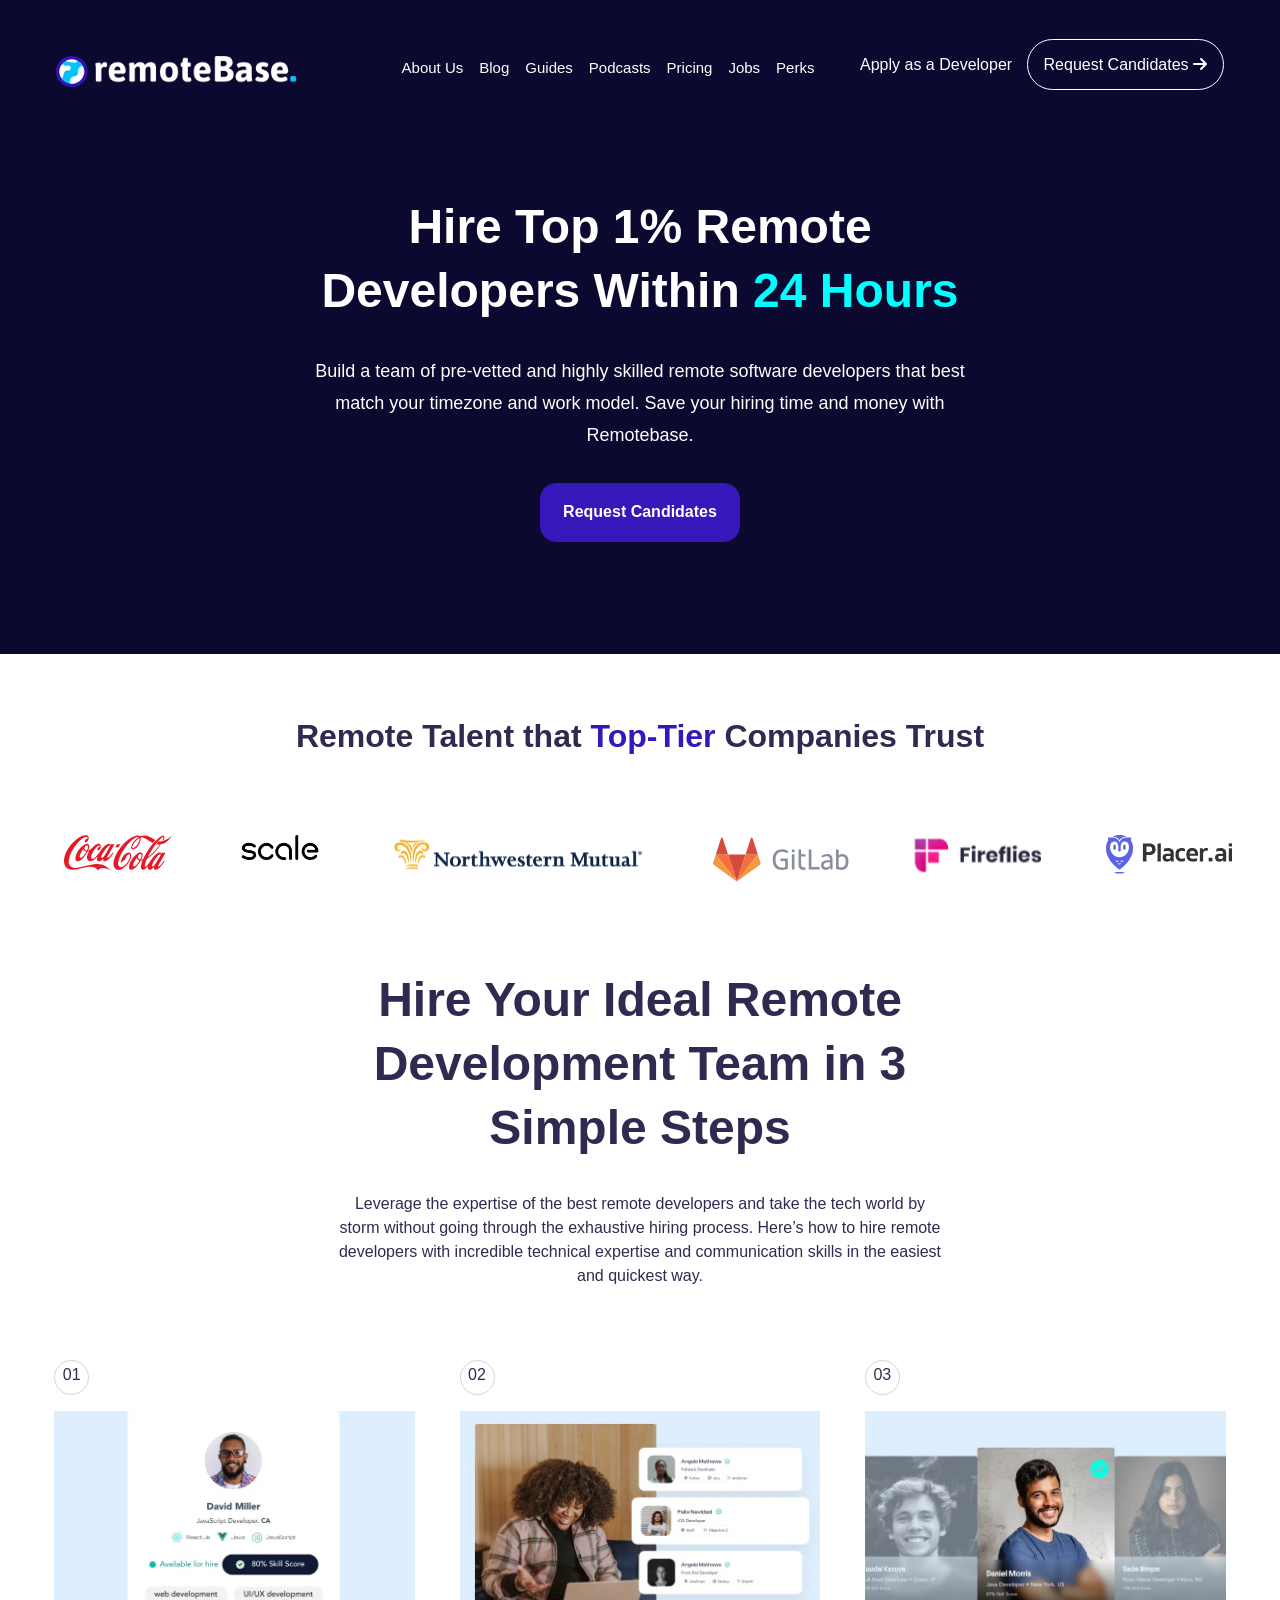
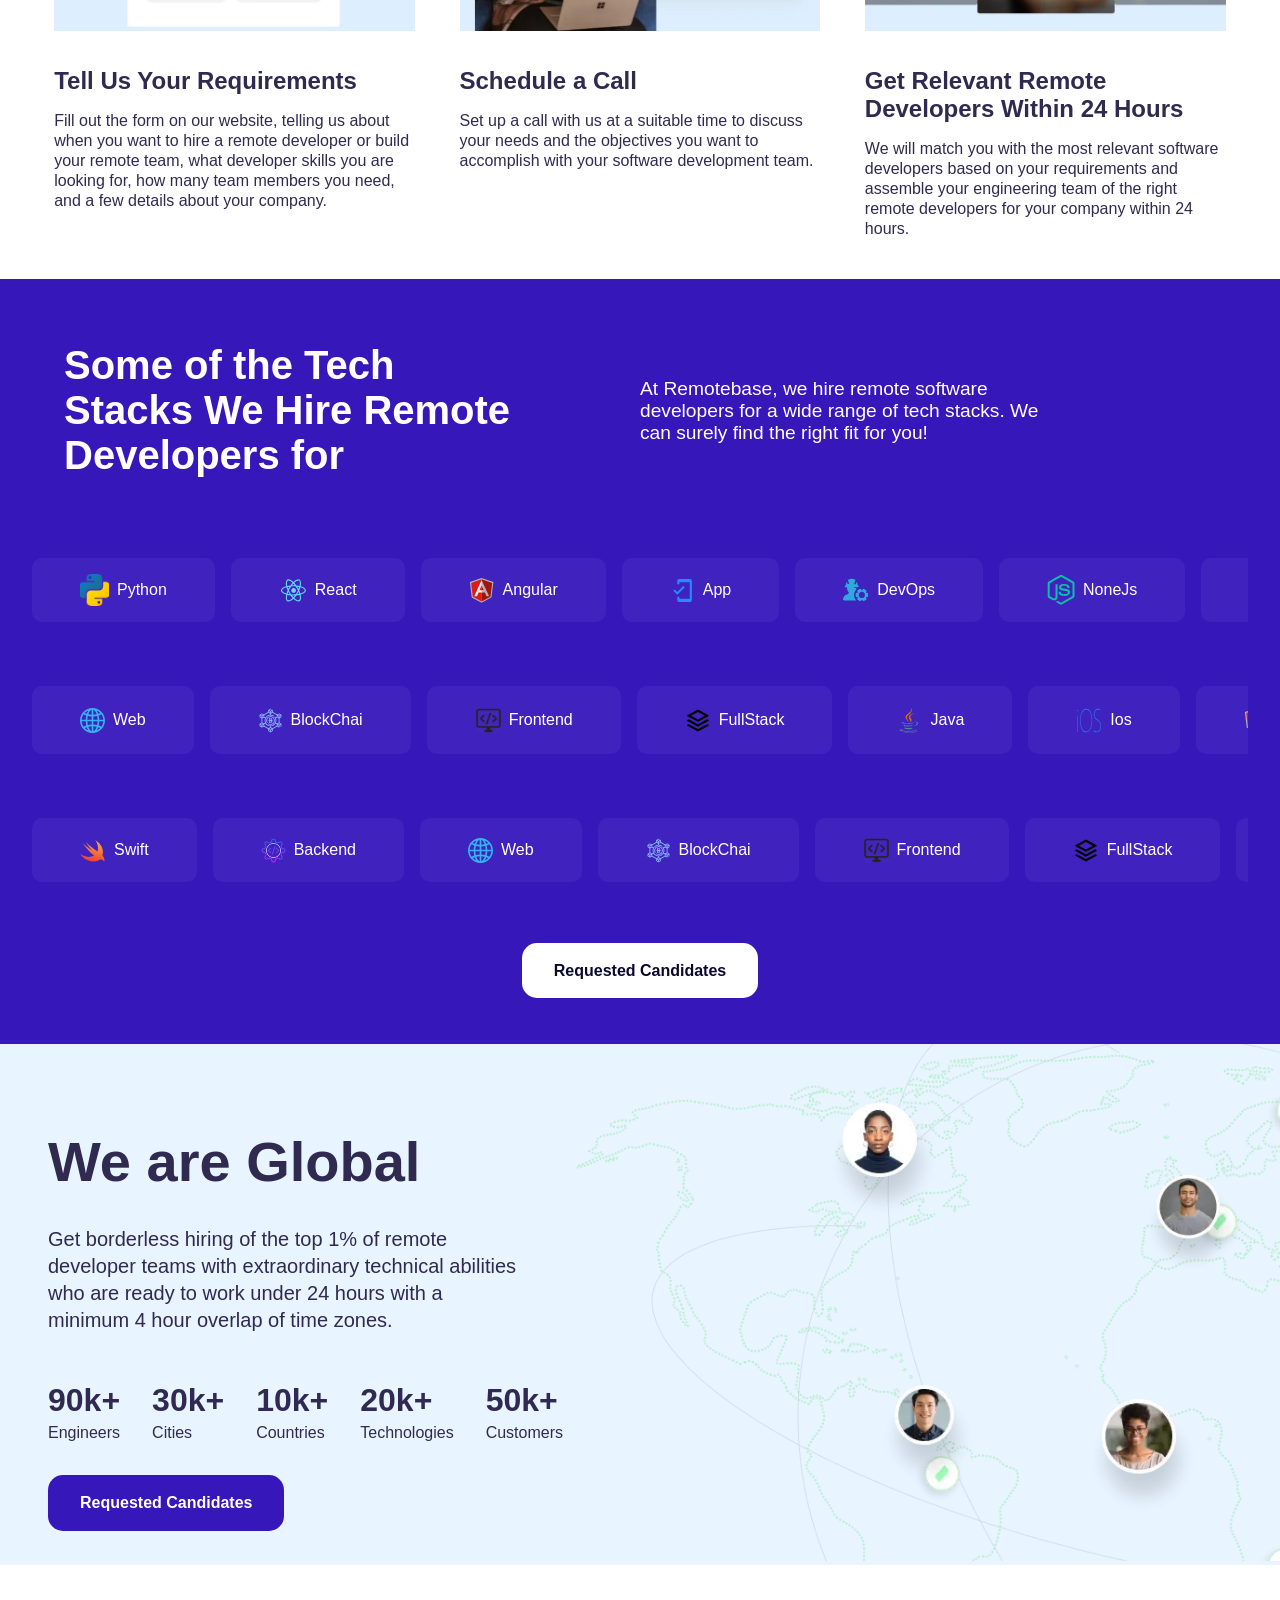
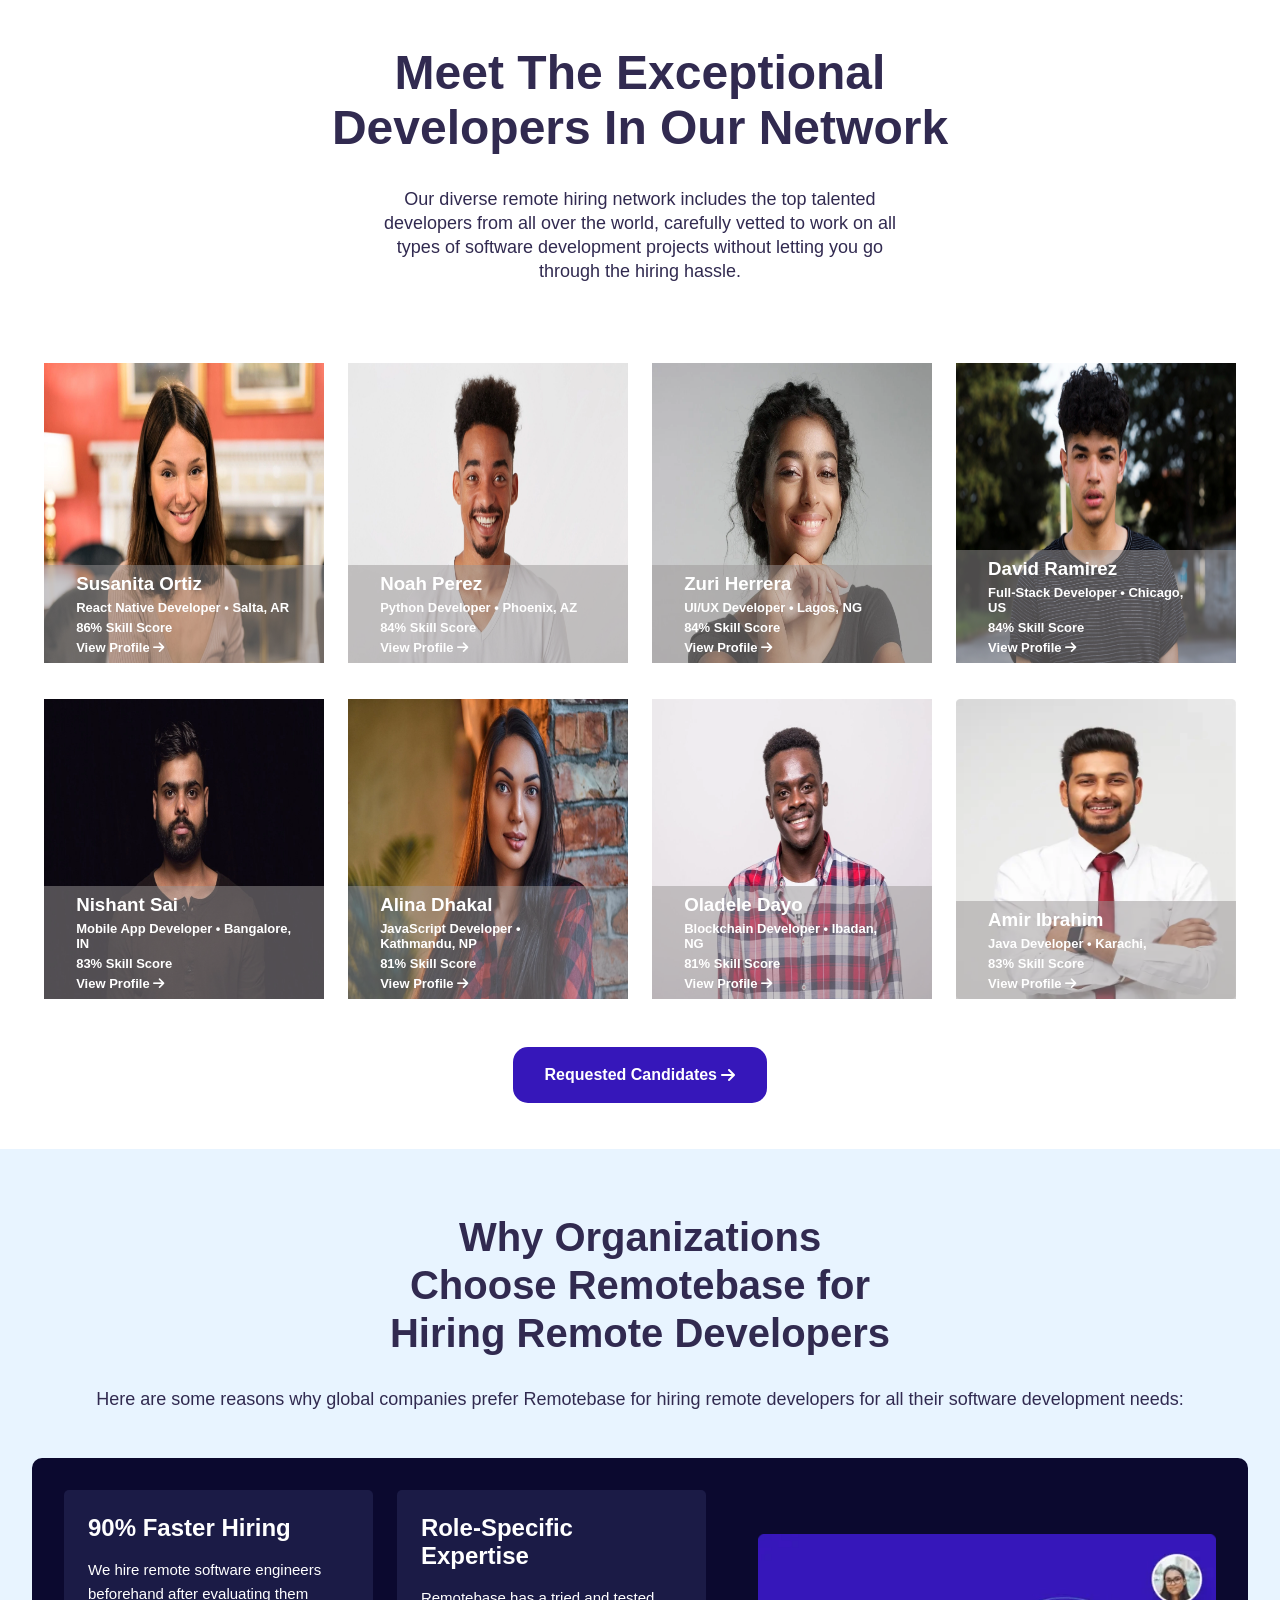
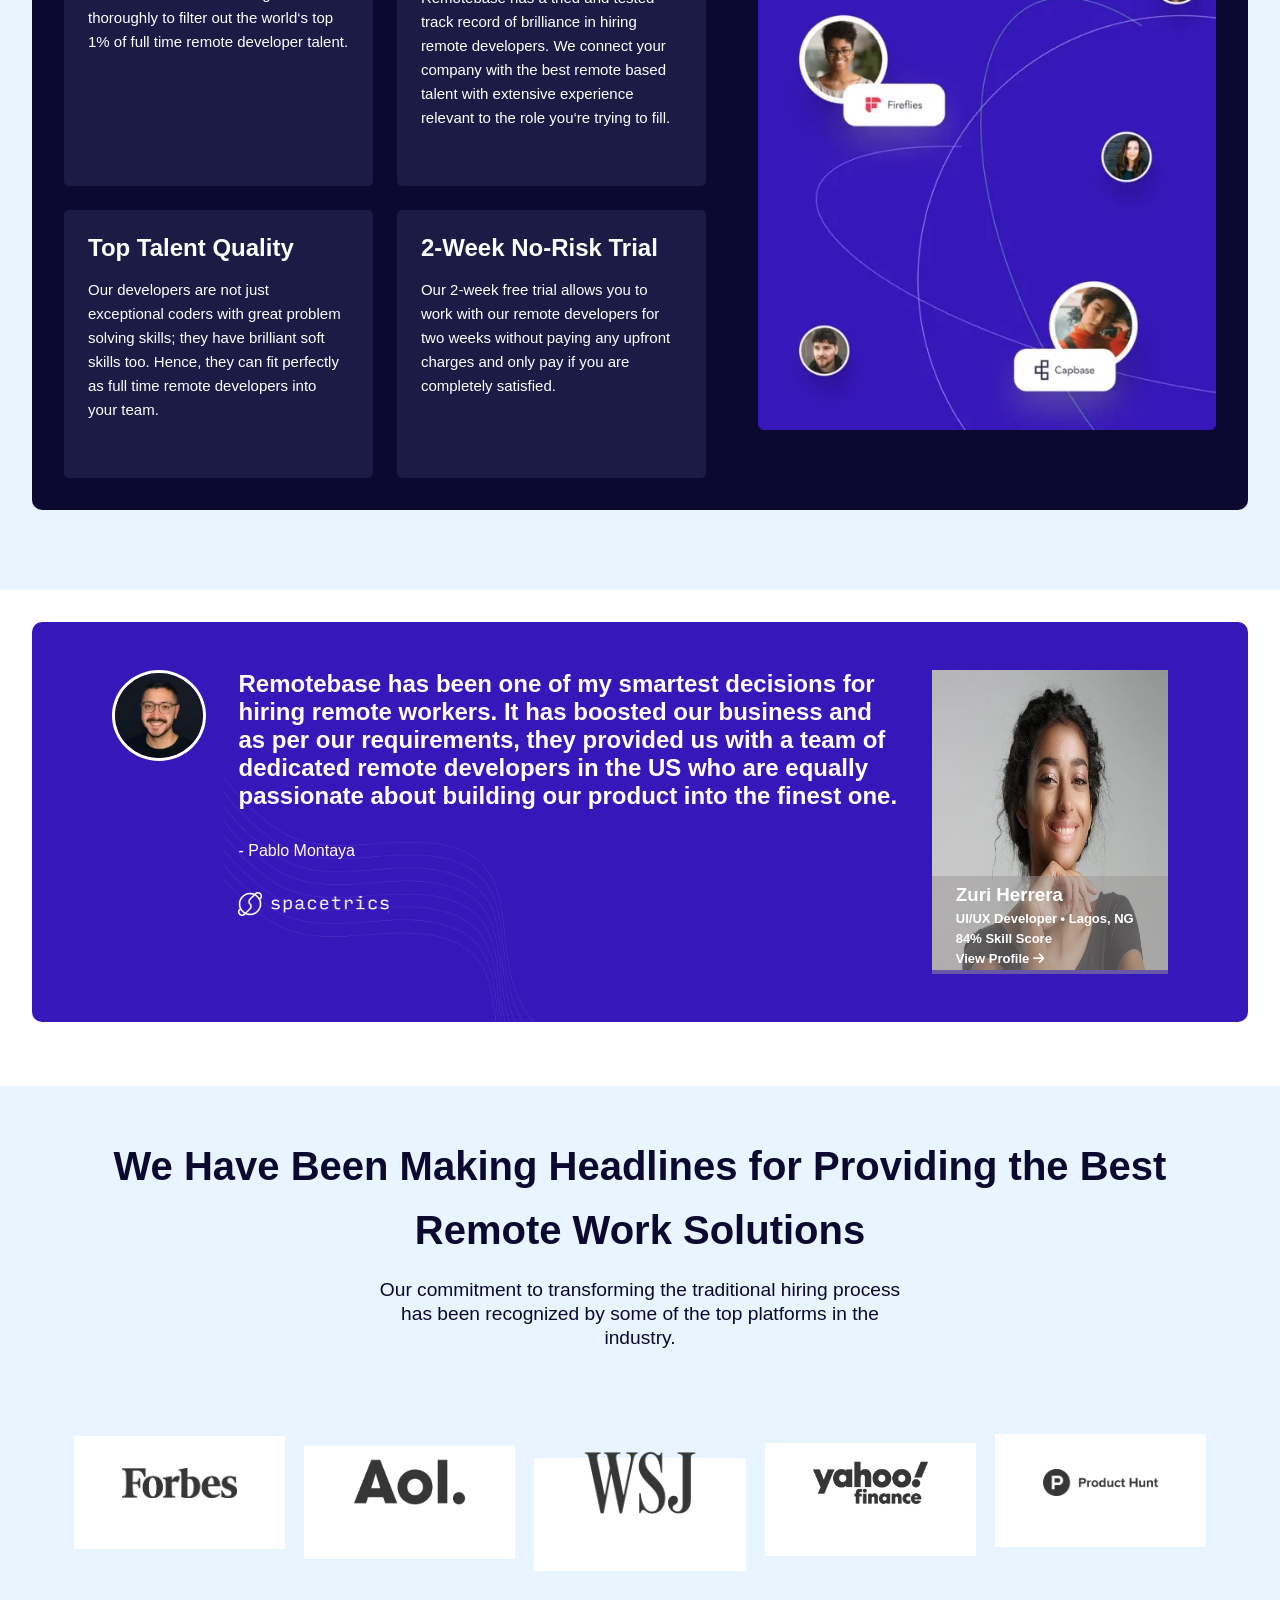
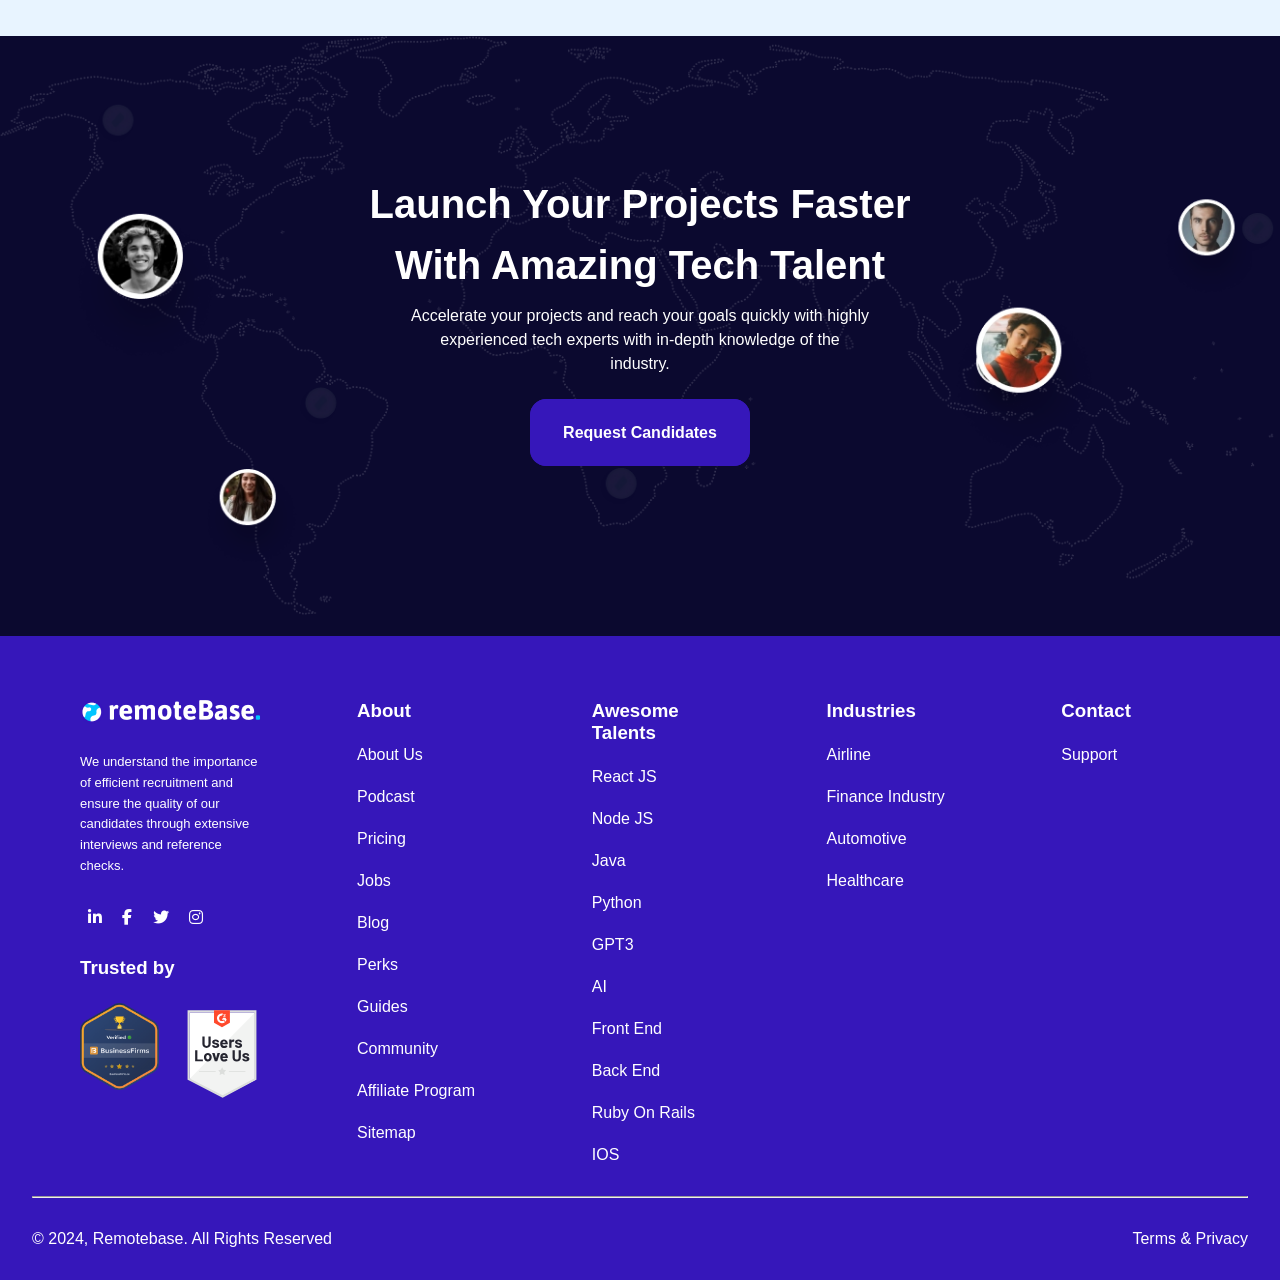
==== commit 973279ef: "completed home page work without responsiveness" ====
--- a/Abhinandan ( Capt .)/index.html
+++ b/Abhinandan ( Capt .)/index.html
@@ -8,14 +8,15 @@
     <link rel="stylesheet" href="https://cdnjs.cloudflare.com/ajax/libs/font-awesome/6.5.1/css/all.min.css"
         integrity="sha512-DTOQO9RWCH3ppGqcWaEA1BIZOC6xxalwEsw9c2QQeAIftl+Vegovlnee1c9QX4TctnWMn13TZye+giMm8e2LwA=="
         crossorigin="anonymous" referrerpolicy="no-referrer" />
-    
-    
+
+
     <link rel="stylesheet" href="./style.css">
     <title>Home Page</title>
 </head>
 
 <body>
     <div id="wrapper">
+        
         <section class="hero">
             <nav>
                 <a href="">
@@ -143,47 +144,47 @@
             </div>
 
             <div class="tech-stack-logos">
-              
-                    <div class="tech-logo">
-                        <a href=""><img src="./assets/asset 30.svg" alt="">Python</a>
-                        <a href=""><img src="./assets/asset 31.svg" alt="">React</a>
-                        <a href=""><img src="./assets/asset 25.svg" alt="">Angular</a>
-                        <a href=""><img src="./assets/asset 33.svg" alt="">App</a>
-                        <a href=""><img src="./assets/asset 34.svg" alt="">DevOps</a>
-                        <a href=""><img src="./assets/asset 24.svg" alt="">NoneJs</a>
-                        <a href=""><img src="./assets/asset 26.svg" alt="">Swift</a>
-                        <a href=""><img src="./assets/asset 27.svg" alt="">Backend</a>
-                        <a href=""><img src="./assets/asset 28.svg" alt="">Web</a>
-                        <a href=""><img src="./assets/asset 36.svg" alt="">BlockChai</a>
-                        <a href=""><img src="./assets/asset 37.svg" alt="">Frontend</a>
-                        <a href=""><img src="./assets/asset 38.svg" alt="">FullStack</a>
-                        <a href=""><img src="./assets/asset 39.svg" alt="">Java</a>
-                        <a href=""><img src="./assets/asset 40.svg" alt="">Ios</a>
-                        <a href=""><img src="./assets/asset 44.svg" alt="">Php</a>
-                        
-                       
-                    </div>
-
-                    <div class="tech-logo">
-                        <a href=""><img src="./assets/asset 28.svg" alt="">Web</a>
-                        <a href=""><img src="./assets/asset 36.svg" alt="">BlockChai</a>
-                        <a href=""><img src="./assets/asset 37.svg" alt="">Frontend</a>
-                        <a href=""><img src="./assets/asset 38.svg" alt="">FullStack</a>
-                        <a href=""><img src="./assets/asset 39.svg" alt="">Java</a>
-                        <a href=""><img src="./assets/asset 40.svg" alt="">Ios</a>
-                        <a href=""><img src="./assets/asset 25.svg" alt="">Angular</a>
-                        <a href=""><img src="./assets/asset 26.svg" alt="">Swift</a>
-                        <a href=""><img src="./assets/asset 27.svg" alt="">Backend</a>
-                        <a href=""><img src="./assets/asset 30.svg" alt="">Python</a>
-                        <a href=""><img src="./assets/asset 31.svg" alt="">React</a>
-                        <a href=""><img src="./assets/asset 42.svg" alt="">React Native</a>
-                        <a href=""><img src="./assets/asset 33.svg" alt="">App</a>
-                        <a href=""><img src="./assets/asset 34.svg" alt="">DevOps</a>
-                        <a href=""><img src="./assets/asset 24.svg" alt="">NoneJs</a>
-                        
-                    </div>
-
-                     <div class="tech-logo">
+
+                <div class="tech-logo">
+                    <a href=""><img src="./assets/asset 30.svg" alt="">Python</a>
+                    <a href=""><img src="./assets/asset 31.svg" alt="">React</a>
+                    <a href=""><img src="./assets/asset 25.svg" alt="">Angular</a>
+                    <a href=""><img src="./assets/asset 33.svg" alt="">App</a>
+                    <a href=""><img src="./assets/asset 34.svg" alt="">DevOps</a>
+                    <a href=""><img src="./assets/asset 24.svg" alt="">NoneJs</a>
+                    <a href=""><img src="./assets/asset 26.svg" alt="">Swift</a>
+                    <a href=""><img src="./assets/asset 27.svg" alt="">Backend</a>
+                    <a href=""><img src="./assets/asset 28.svg" alt="">Web</a>
+                    <a href=""><img src="./assets/asset 36.svg" alt="">BlockChai</a>
+                    <a href=""><img src="./assets/asset 37.svg" alt="">Frontend</a>
+                    <a href=""><img src="./assets/asset 38.svg" alt="">FullStack</a>
+                    <a href=""><img src="./assets/asset 39.svg" alt="">Java</a>
+                    <a href=""><img src="./assets/asset 40.svg" alt="">Ios</a>
+                    <a href=""><img src="./assets/asset 44.svg" alt="">Php</a>
+
+
+                </div>
+
+                <div class="tech-logo">
+                    <a href=""><img src="./assets/asset 28.svg" alt="">Web</a>
+                    <a href=""><img src="./assets/asset 36.svg" alt="">BlockChai</a>
+                    <a href=""><img src="./assets/asset 37.svg" alt="">Frontend</a>
+                    <a href=""><img src="./assets/asset 38.svg" alt="">FullStack</a>
+                    <a href=""><img src="./assets/asset 39.svg" alt="">Java</a>
+                    <a href=""><img src="./assets/asset 40.svg" alt="">Ios</a>
+                    <a href=""><img src="./assets/asset 25.svg" alt="">Angular</a>
+                    <a href=""><img src="./assets/asset 26.svg" alt="">Swift</a>
+                    <a href=""><img src="./assets/asset 27.svg" alt="">Backend</a>
+                    <a href=""><img src="./assets/asset 30.svg" alt="">Python</a>
+                    <a href=""><img src="./assets/asset 31.svg" alt="">React</a>
+                    <a href=""><img src="./assets/asset 42.svg" alt="">React Native</a>
+                    <a href=""><img src="./assets/asset 33.svg" alt="">App</a>
+                    <a href=""><img src="./assets/asset 34.svg" alt="">DevOps</a>
+                    <a href=""><img src="./assets/asset 24.svg" alt="">NoneJs</a>
+
+                </div>
+
+                <div class="tech-logo">
                     <a href=""><img src="./assets/asset 26.svg" alt="">Swift</a>
                     <a href=""><img src="./assets/asset 27.svg" alt="">Backend</a>
                     <a href=""><img src="./assets/asset 28.svg" alt="">Web</a>
@@ -199,13 +200,13 @@
                     <a href=""><img src="./assets/asset 34.svg" alt="">DevOps</a>
                     <a href=""><img src="./assets/asset 24.svg" alt="">NoneJs</a>
                     <a href=""><img src="./assets/asset 25.svg" alt="">Angular</a>
-                   
-                </div>
-
-                
-                
-                
-               
+
+                </div>
+
+
+
+
+
             </div>
 
             <div class="tech-stack-btn">
@@ -216,7 +217,8 @@
         <section class="global">
             <div class="left-global">
                 <h1>We are Global</h1>
-                <p>Get borderless hiring of the top 1% of remote developer teams with extraordinary technical abilities who are ready to work under 24 hours with a minimum 4 hour overlap of time zones.</p>
+                <p>Get borderless hiring of the top 1% of remote developer teams with extraordinary technical abilities
+                    who are ready to work under 24 hours with a minimum 4 hour overlap of time zones.</p>
                 <div class="gloabl-works">
                     <div class="work">
                         <h2>90k+</h2>
@@ -246,9 +248,9 @@
                 </div>
             </div>
             <div class="right-global">
-               <div class="global-image">
-                <img src="./assets/asset 45.webp" alt="">
-               </div>
+                <div class="global-image">
+                    <img src="./assets/asset 45.webp" alt="">
+                </div>
             </div>
         </section>
 
@@ -256,7 +258,9 @@
             <div class="developer-header">
                 <h1>Meet The Exceptional</h1>
                 <h1> Developers In Our Network</h1>
-                <p>Our diverse remote hiring network includes the top talented developers from all over the world, carefully vetted to work on all types of software development projects without letting you go through the hiring hassle.</p>
+                <p>Our diverse remote hiring network includes the top talented developers from all over the world,
+                    carefully vetted to work on all types of software development projects without letting you go
+                    through the hiring hassle.</p>
             </div>
             <div class="developer-intro">
                 <div class="developer">
@@ -358,52 +362,62 @@
                 <h1>Why Organizations </h1>
                 <h1>Choose Remotebase for</h1>
                 <h1> Hiring Remote Developers</h1>
-                    <p>Here are some reasons why global companies prefer Remotebase for hiring remote developers for all their software development needs:</p>
+                <p>Here are some reasons why global companies prefer Remotebase for hiring remote developers for all
+                    their software development needs:</p>
             </div>
 
             <div class="reason-main-section">
-                    <div class="reason-main-left">
-                        <div class="all-left-containers">
-                            <div class="main-left-container">
-                                <h1>90% Faster Hiring</h1>
-                                <p>We hire remote software engineers beforehand after evaluating them thoroughly to filter out the world‘s top 1% of full time remote developer talent.</p>
-                            </div>
-                            <div class="main-left-container">
-                                <h1>Role-Specific Expertise</h1>
-                                <p>Remotebase has a tried and tested track record of brilliance in hiring remote developers. We connect your company with the best remote based talent with extensive experience relevant to the role you‘re trying to fill.</p>
-                            </div>
-                            <div class="main-left-container">
-                                <h1>Top Talent Quality</h1>
-                                <p>Our developers are not just exceptional coders with great problem solving skills; they have brilliant soft skills too. Hence, they can fit perfectly as full time remote developers into your team.</p>
-                            </div>
-                            <div class="main-left-container">
-                                <h1>2-Week No-Risk Trial</h1>
-                                <p>Our 2-week free trial allows you to work with our remote developers for two weeks without paying any upfront charges and only pay if you are completely satisfied.</p>
-                            </div>
-                        </div>
-                    </div>
-
-                    <div class="reason-main-right">
-                       <div class="main-right-image">
-                          <img src="./assets/asset 54.webp" alt="">
-                       </div>
-                    </div>
+                <div class="reason-main-left">
+                    <div class="all-left-containers">
+                        <div class="main-left-container">
+                            <h1>90% Faster Hiring</h1>
+                            <p>We hire remote software engineers beforehand after evaluating them thoroughly to filter
+                                out the world‘s top 1% of full time remote developer talent.</p>
+                        </div>
+                        <div class="main-left-container">
+                            <h1>Role-Specific Expertise</h1>
+                            <p>Remotebase has a tried and tested track record of brilliance in hiring remote developers.
+                                We connect your company with the best remote based talent with extensive experience
+                                relevant to the role you‘re trying to fill.</p>
+                        </div>
+                        <div class="main-left-container">
+                            <h1>Top Talent Quality</h1>
+                            <p>Our developers are not just exceptional coders with great problem solving skills; they
+                                have brilliant soft skills too. Hence, they can fit perfectly as full time remote
+                                developers into your team.</p>
+                        </div>
+                        <div class="main-left-container">
+                            <h1>2-Week No-Risk Trial</h1>
+                            <p>Our 2-week free trial allows you to work with our remote developers for two weeks without
+                                paying any upfront charges and only pay if you are completely satisfied.</p>
+                        </div>
+                    </div>
+                </div>
+
+                <div class="reason-main-right">
+                    <div class="main-right-image">
+                        <img src="./assets/asset 54.webp" alt="">
+                    </div>
+                </div>
             </div>
         </section>
 
         <section class="testimonial">
             <div class="testimonial-container">
-               <div class="testimonial-main">
-                   <div class="main-first-image">
-                     <img src="./assets/asset 56.webp" alt="">
-                   </div>
-                   <div class="testimonial-main-discription">
-                      <h1>Remotebase has been one of my smartest decisions for hiring remote workers. It has boosted our business and as per our requirements, they provided us with a team of dedicated remote developers in the US who are equally passionate about building our product into the finest one.</h1>
-                      <p>- Pablo Montaya</p>
-                      
-                      <img src="./assets/asset 57.png" alt="">
-                   </div>
-                   <div class="testimonial-developer">
+                <div class="testimonial-main">
+                    <div class="main-first-image">
+                        <img src="./assets/asset 56.webp" alt="">
+                    </div>
+                    <div class="testimonial-main-discription">
+                        <h1>Remotebase has been one of my smartest decisions for hiring remote workers. It has boosted
+                            our business and as per our requirements, they provided us with a team of dedicated remote
+                            developers in the US who are equally passionate about building our product into the finest
+                            one.</h1>
+                        <p>- Pablo Montaya</p>
+
+                        <img src="./assets/asset 57.png" alt="">
+                    </div>
+                    <div class="testimonial-developer">
                         <div class="testimonial-developer-image">
                             <img src="./assets/asset 48.webp" alt="">
                         </div>
@@ -413,12 +427,12 @@
                             <p>84% Skill Score</p>
                             <p>View Profile <i class="fa-solid fa-arrow-right"></i></p>
                         </div>
-                   </div>   
-               </div>
-               <div class="background-image">
-                <img src="./assets/asset 55.png" alt="">
-               </div>
-               
+                    </div>
+                </div>
+                <div class="background-image">
+                    <img src="./assets/asset 55.png" alt="">
+                </div>
+
             </div>
         </section>
 
@@ -431,29 +445,29 @@
                 <p>industry.</p>
             </div>
             <div class="work-solution-technologies">
-               <div class="technology">
-                <a href=""><img src="./assets/asset 62.webp" alt=""></a>
-               </div>
-               <div class="technology">
-                <a href=""><img src="./assets/asset 63.webp" alt=""></a>
-               </div>
-               <div class="technology">
-                <a href=""><img src="./assets/asset 64.webp" alt=""></a>
-               </div>
-               <div class="technology">
-                <a href=""><img src="./assets/asset 65.webp" alt=""></a>
-               </div>
-               <div class="technology">
-                <a href=""><img src="./assets/asset 66.webp" alt=""></a>
-               </div>
+                <div class="technology">
+                    <a href=""><img src="./assets/asset 62.webp" alt=""></a>
+                </div>
+                <div class="technology">
+                    <a href=""><img src="./assets/asset 63.webp" alt=""></a>
+                </div>
+                <div class="technology">
+                    <a href=""><img src="./assets/asset 64.webp" alt=""></a>
+                </div>
+                <div class="technology">
+                    <a href=""><img src="./assets/asset 65.webp" alt=""></a>
+                </div>
+                <div class="technology">
+                    <a href=""><img src="./assets/asset 66.webp" alt=""></a>
+                </div>
             </div>
 
         </section>
 
         <section class="launch-project-section">
-             <div class="launch-project-section-header">
+            <div class="launch-project-section-header">
                 <div>
-                     <h1>Launch Your Projects Faster </h1>
+                    <h1>Launch Your Projects Faster </h1>
                     <h1>With Amazing Tech Talent</h1>
                 </div>
                 <p>Accelerate your projects and reach your goals quickly with highly</p>
@@ -462,17 +476,87 @@
                 <div class="launch-project-btn">
                     <a href="">Request Candidates</a>
                 </div>
-             </div>
-             <div class="launch-project-section-image">
-                 <img src="./assets/asset 67.webp" alt="">
-             </div>
-        </section>
-
-
-
-
-
-        
+            </div>
+            <div class="launch-project-section-image">
+                <img src="./assets/asset 67.webp" alt="">
+            </div>
+        </section>
+
+        <footer>
+
+            <div class="footer-all-section">
+                <div class="footer-parts">
+                    <div class="footer-logo">
+                        <a href=""><img src="./assets/asset 68.png" alt=""></a>
+                    </div>
+                    <p>We understand the importance of efficient recruitment and ensure the quality of our candidates
+                        through extensive interviews and reference checks.</p>
+                    <div class="social-media-icons">
+                        <a href=""><i class="fa-brands fa-linkedin-in"></i></a>
+                        <a href=""><i class="fa-brands fa-facebook-f"></i></a>
+                        <a href=""><i class="fa-brands fa-twitter"></i></a>
+                        <a href=""><i class="fa-brands fa-instagram"></i></a>
+                    </div>
+                    <h3>Trusted by</h3>
+                    <div class="footer-certificate">
+                        <div class="licence-one">
+                            <a href=""><img src="./assets/asset 69.png" alt=""></a>
+
+                        </div>
+                        <div class="licence-one">
+                            <a href=""><img src="./assets/asset 70.svg" alt=""></a>
+                        </div>
+                    </div>
+                </div>
+
+                <div class="footer-parts">
+                    <h3>About</h3>
+                    <a href="">About Us</a>
+                    <a href="">Podcast</a>
+                    <a href="">Pricing</a>
+                    <a href="">Jobs</a>
+                    <a href="">Blog</a>
+                    <a href="">Perks</a>
+                    <a href="">Guides</a>
+                    <a href="">Community</a>
+                    <a href="">Affiliate Program</a>
+                    <a href="">Sitemap</a>
+                </div>
+                <div class="footer-parts">
+                    <h3>Awesome Talents</h3>
+                    <a href="">React JS</a>
+                    <a href="">Node JS</a>
+                    <a href="">Java</a>
+                    <a href="">Python</a>
+                    <a href="">GPT3</a>
+                    <a href="">AI</a>
+                    <a href="">Front End</a>
+                    <a href="">Back End</a>
+                    <a href="">Ruby On Rails</a>
+                    <a href="">IOS</a>
+                </div>
+                <div class="footer-parts">
+                    <h3>Industries</h3>
+                    <a href="">Airline</a>
+                    <a href="">Finance Industry</a>
+                    <a href="">Automotive</a>
+                    <a href="">Healthcare</a>
+                </div>
+                <div class="footer-parts">
+                    <h3>Contact</h3>
+                    <a href="">Support</a>
+                </div>
+            </div>
+
+            <hr>
+
+            <div class="footer-last">
+                <p>© 2024, Remotebase. All Rights Reserved</p>
+                <a href="">Terms & Privacy</a>
+            </div>
+
+        </footer>
+
 
 
     </div>
--- a/Abhinandan ( Capt .)/style.css
+++ b/Abhinandan ( Capt .)/style.css
@@ -577,6 +577,8 @@
     margin-top: auto;
     margin-bottom: auto;
 }
+
+/* ::::::::::::::::::::::::::::::::::  launch-project-section  ::::::::::::::::::::::::::::::::::::::::  */
 .launch-project-section{
     background-color: #0b092f;
     color: #fff;
@@ -602,6 +604,8 @@
     margin-bottom: 3rem;
 }
 .launch-project-btn a{
+    position: relative;
+    z-index: 1;
     font-weight: bold;
    padding: 1.5rem 2rem;
    border: 1px solid;
@@ -619,3 +623,46 @@
 .launch-project-section-image img{
     width: 100%;
 }
+
+/* ::::::::::::::::::::::::::::::::::  footer-section  ::::::::::::::::::::::::::::::::::::::::  */
+
+footer{
+    padding: 2rem 2rem;
+    background-color: #3617ba;
+    color: #fff;
+}
+.footer-all-section{
+    display: flex;
+    margin-left: auto;
+    margin-right: auto;
+}
+.footer-certificate{
+    display: flex;
+    gap: 1.5rem;
+}
+.social-media-icons i{
+    padding:.5rem;
+}
+.licence-one{
+  width: 45%;
+}
+.licence-one img{
+    width: 100%;
+}
+.footer-parts{
+    display: flex;
+    flex-direction: column;
+    width: 23%;
+    padding: 2rem 3rem;
+    gap: 1.5rem;
+   
+}
+.footer-parts p{
+   font-size: 13px;
+   line-height: 1.3rem;
+}
+.footer-last{
+    margin-top: 2rem;
+    display: flex;
+    justify-content: space-between;
+}
